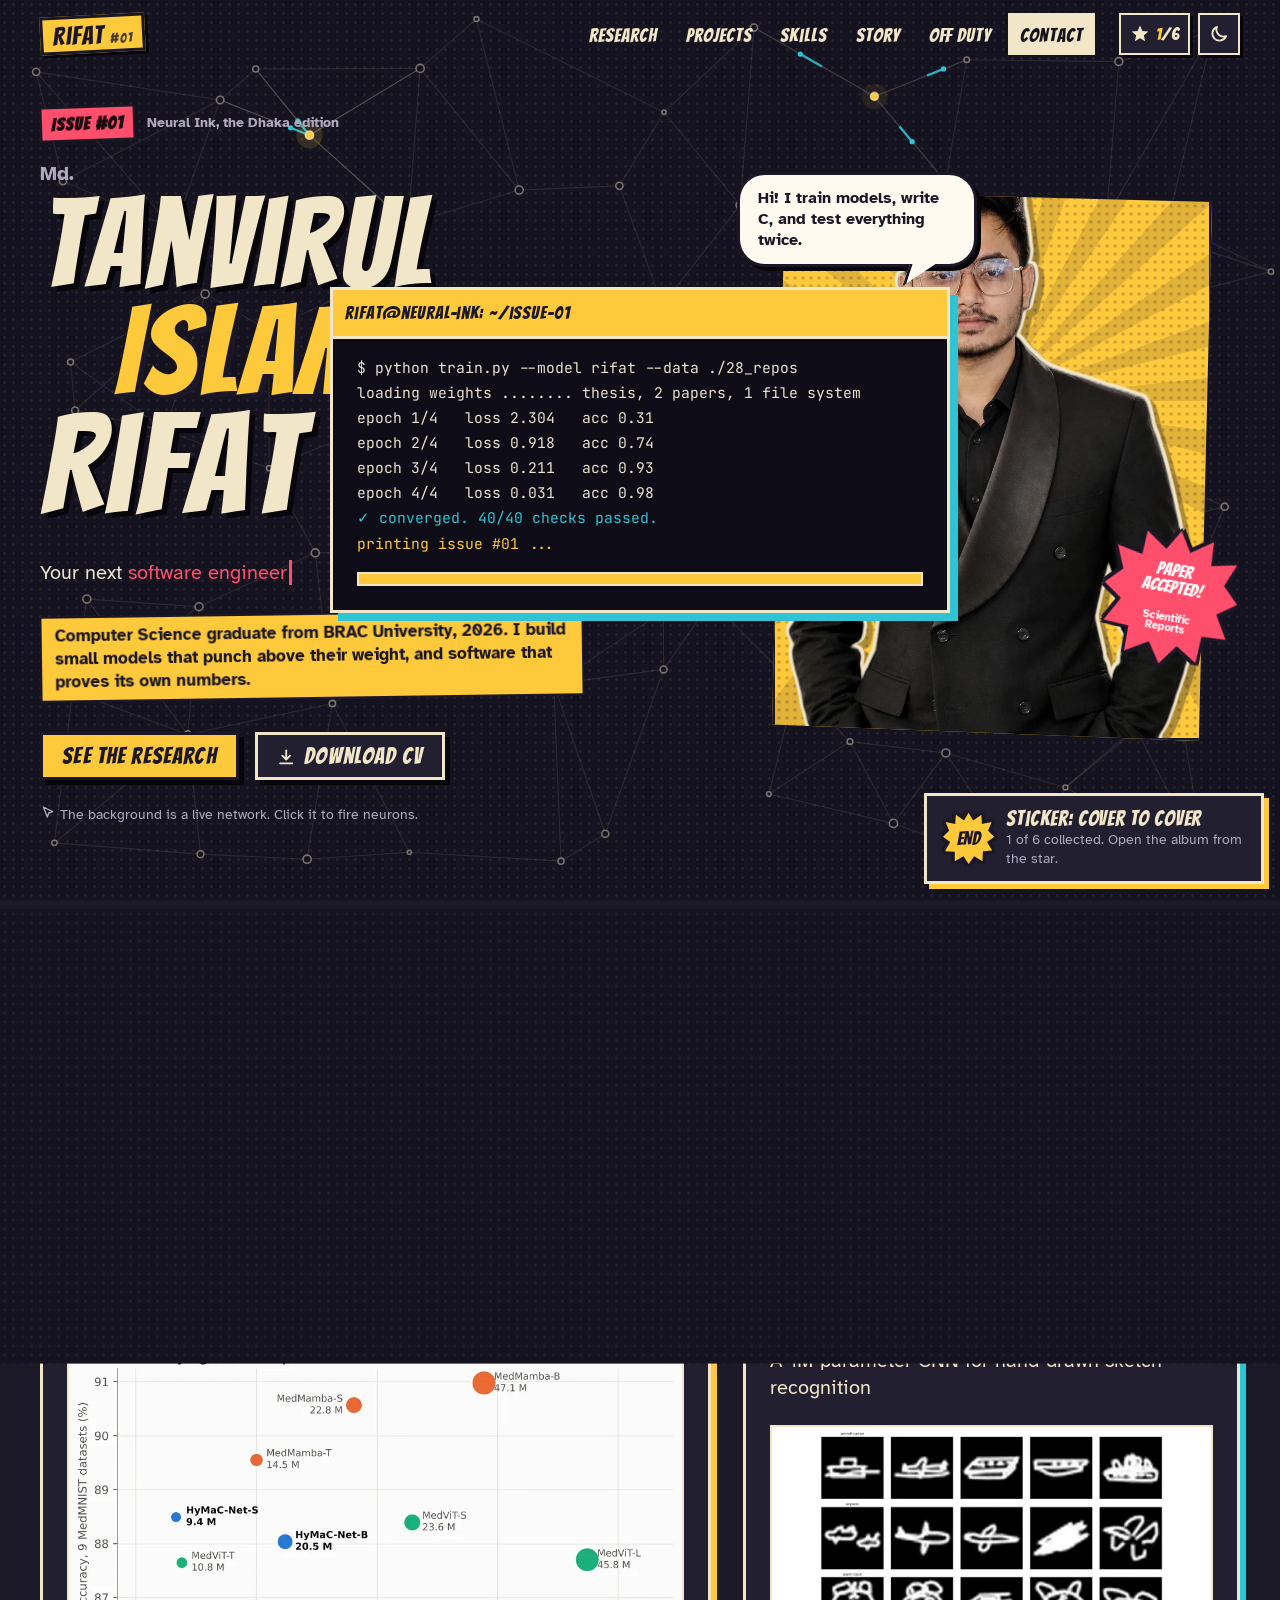
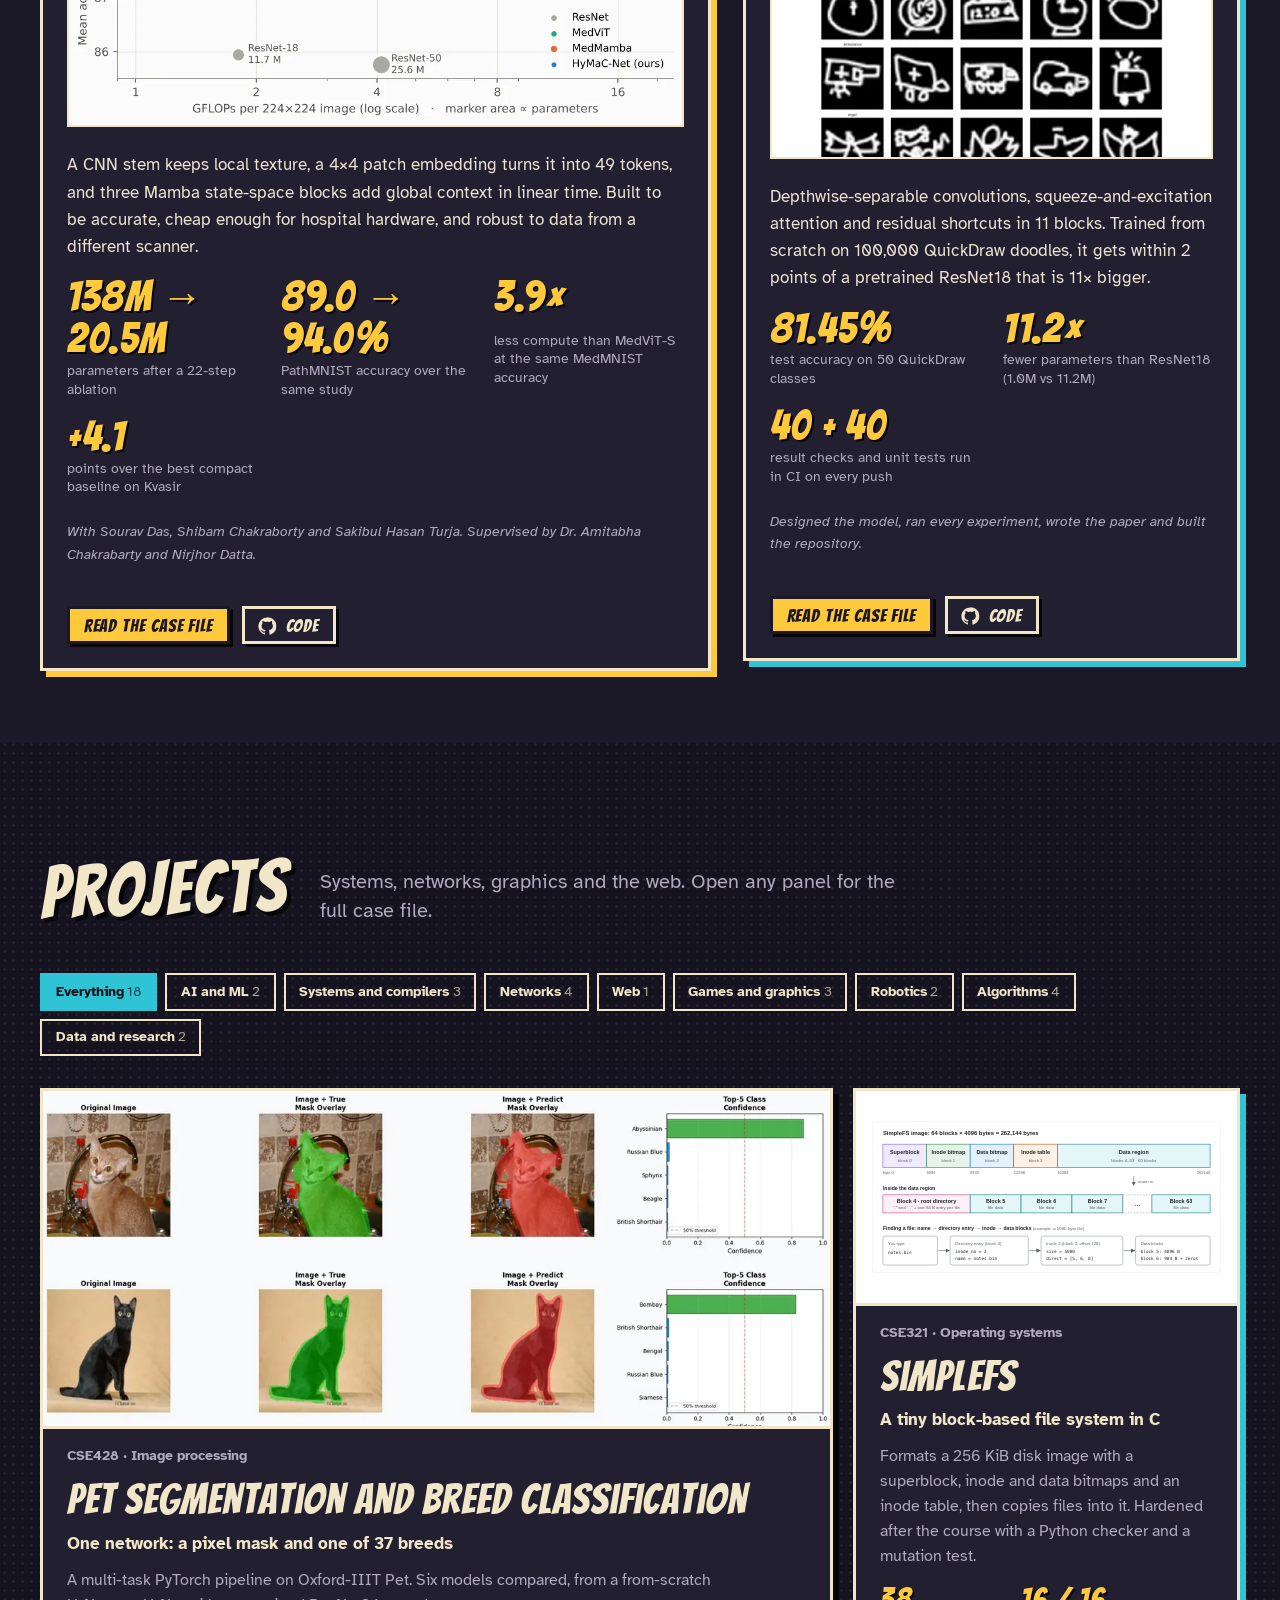
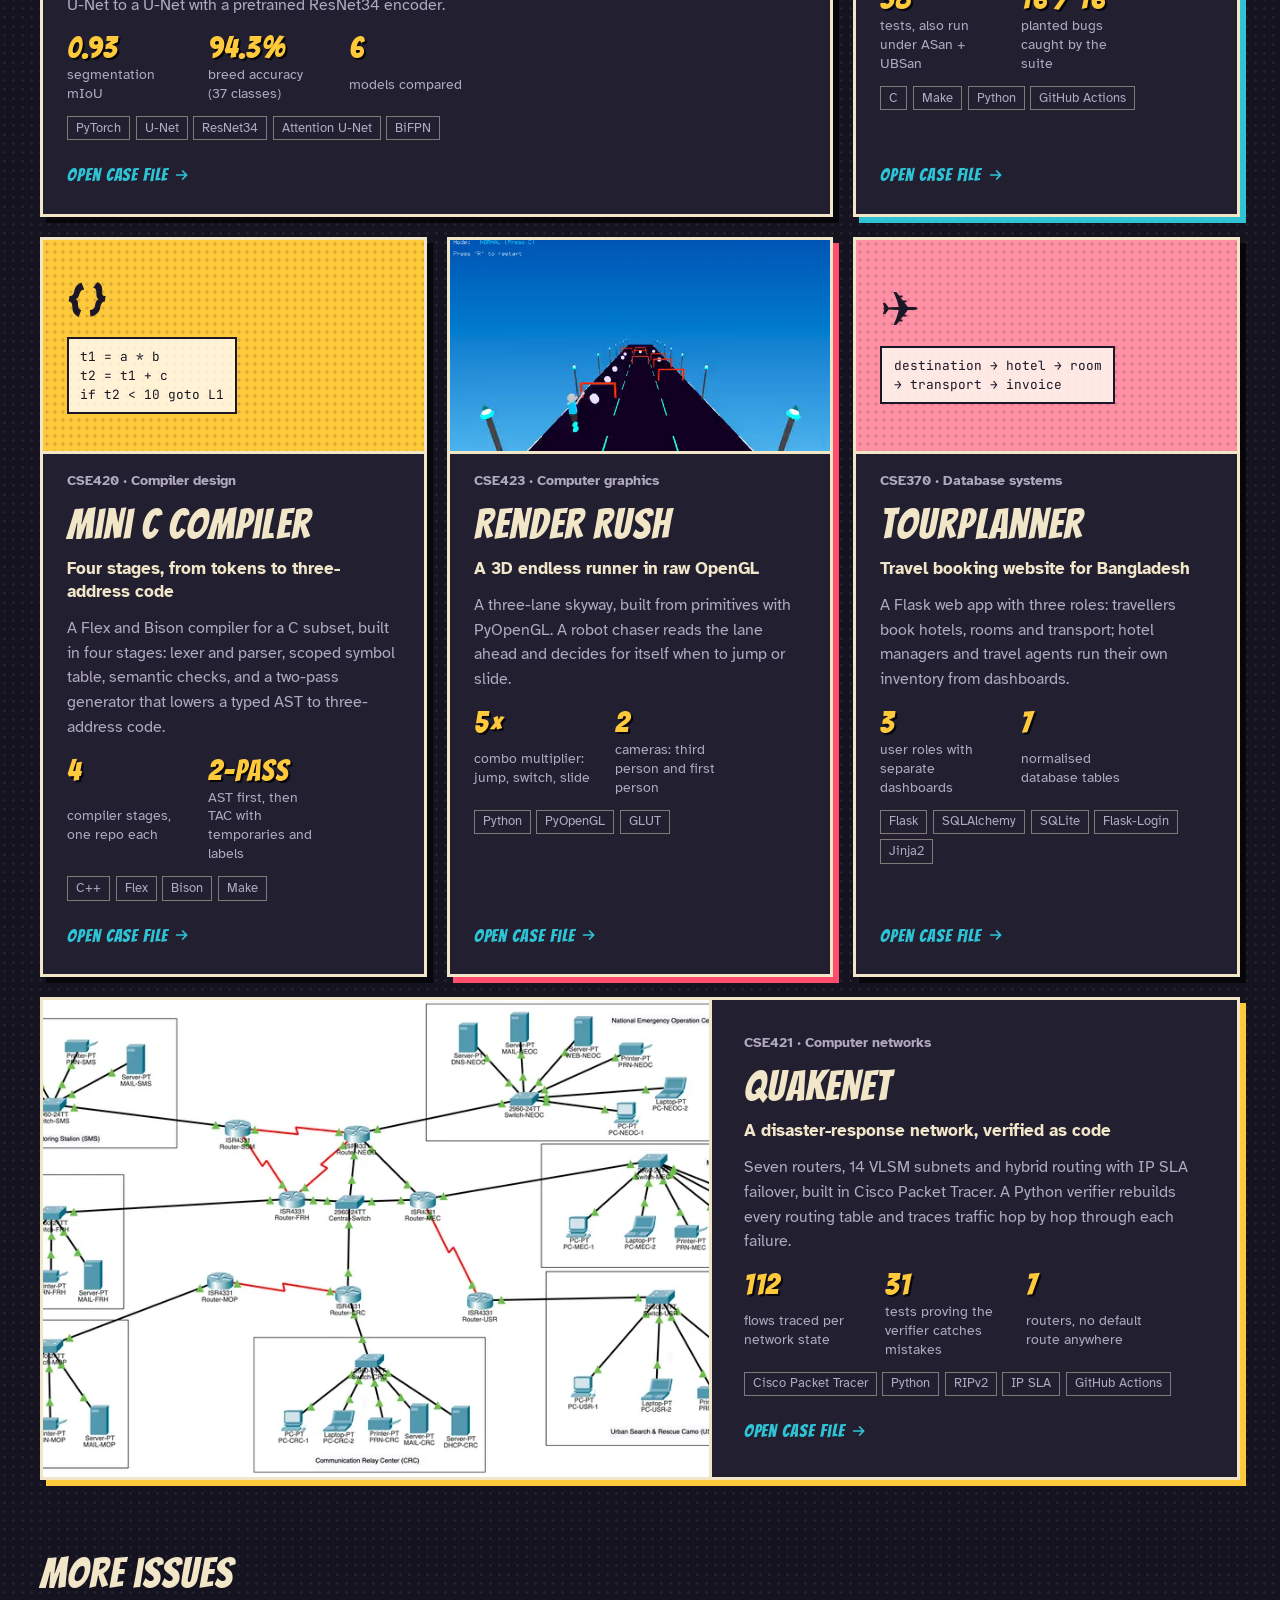
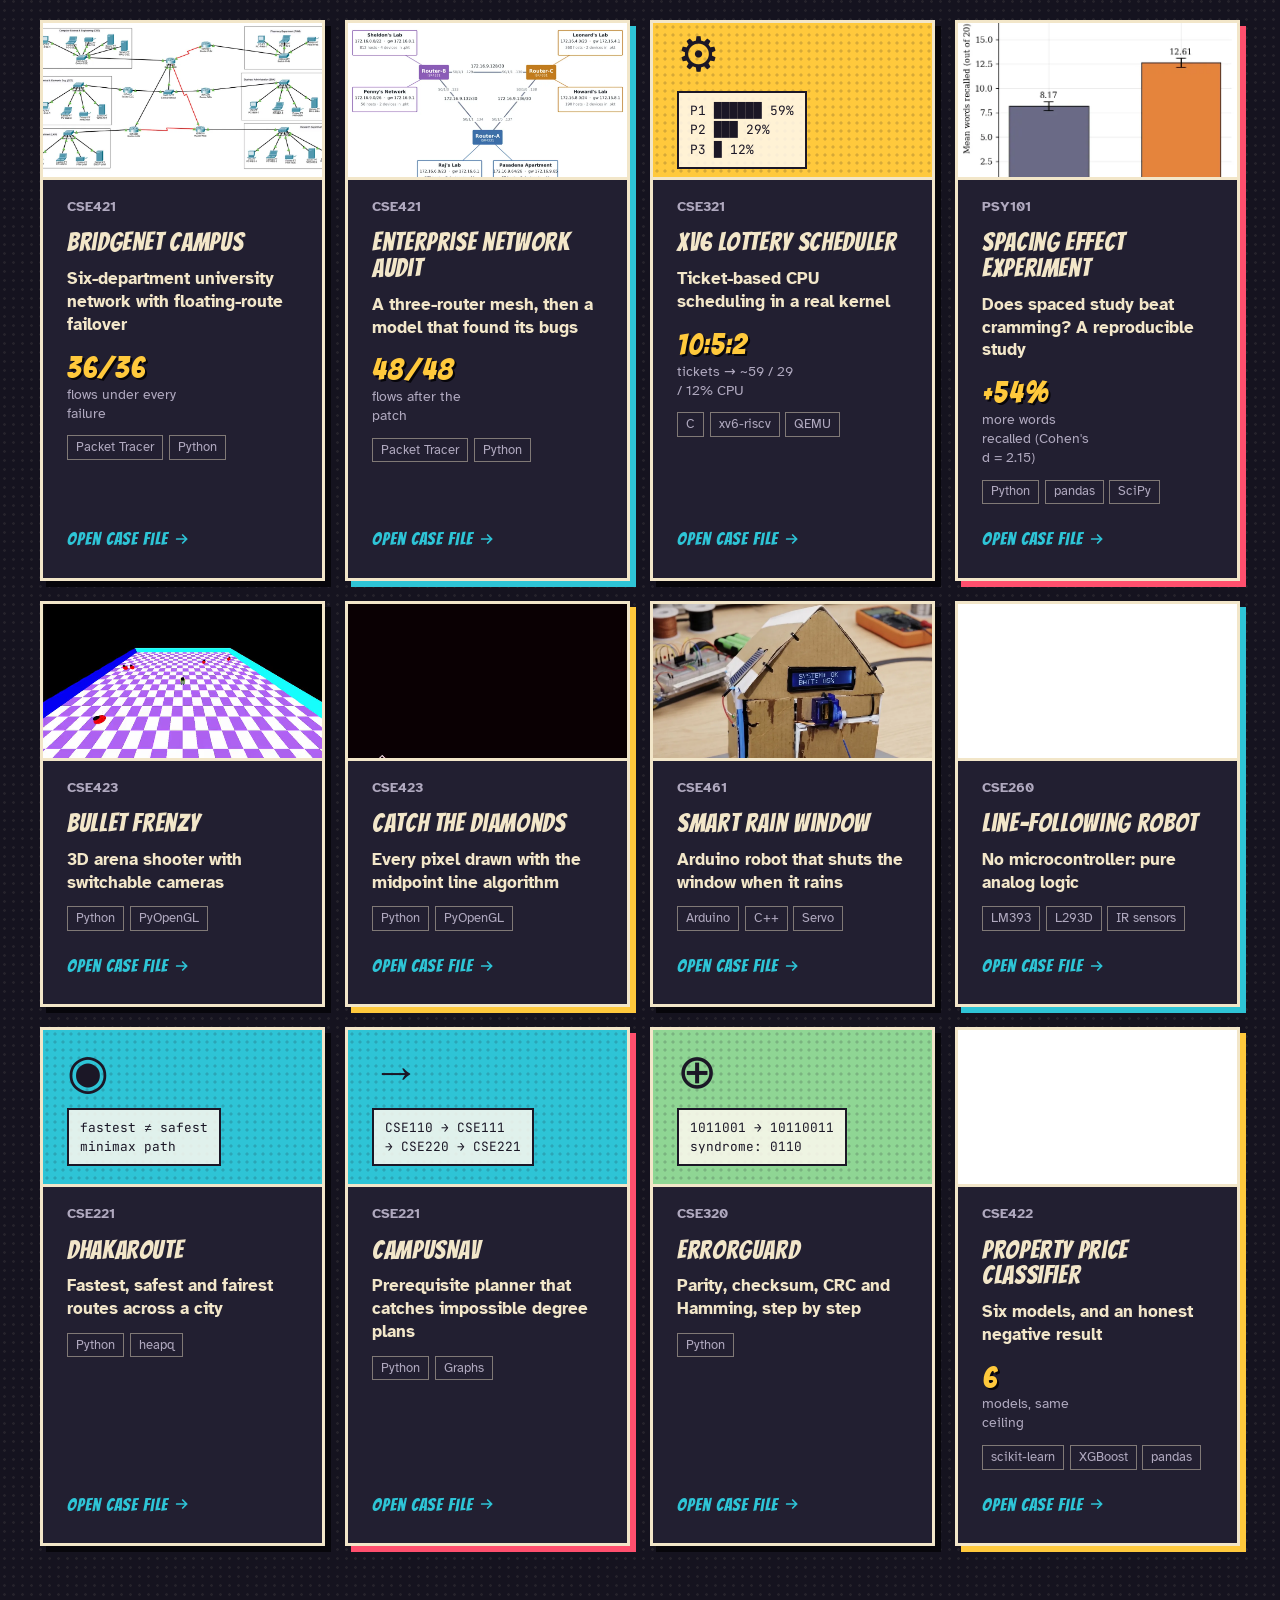
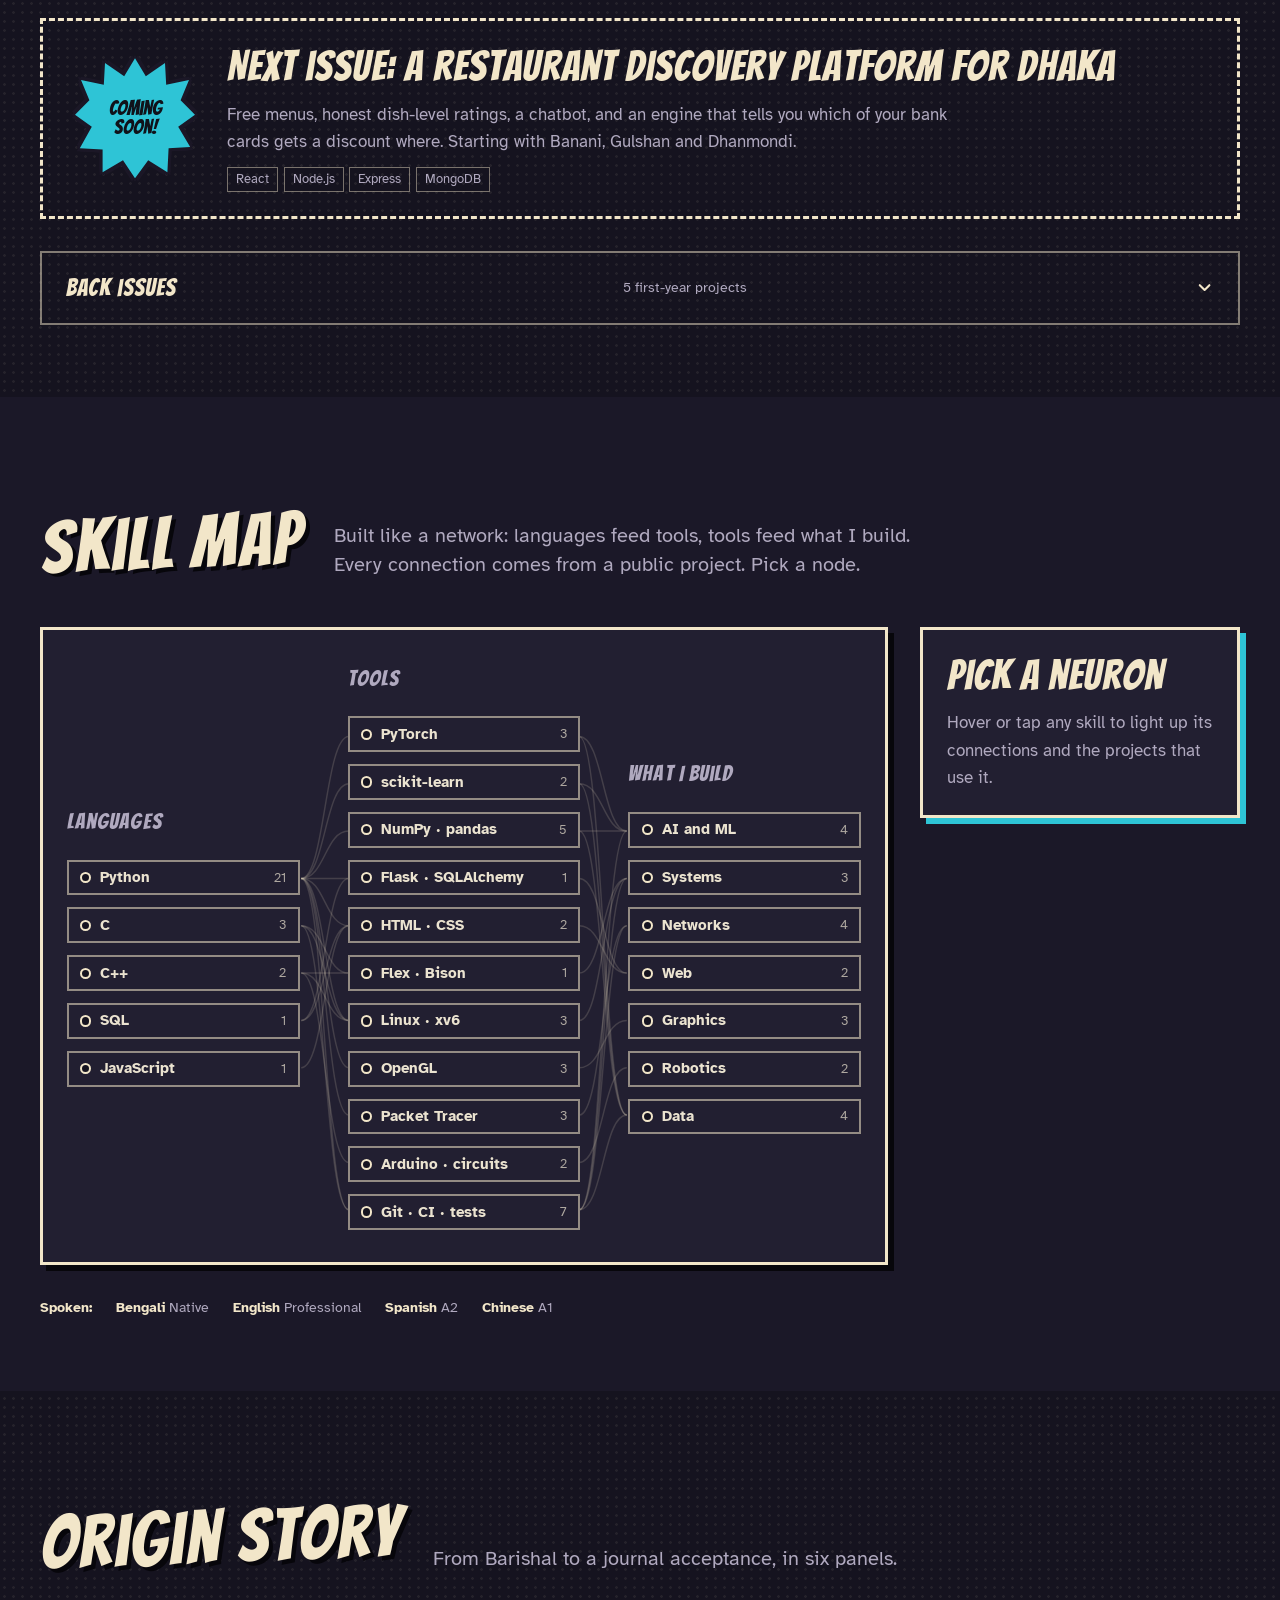
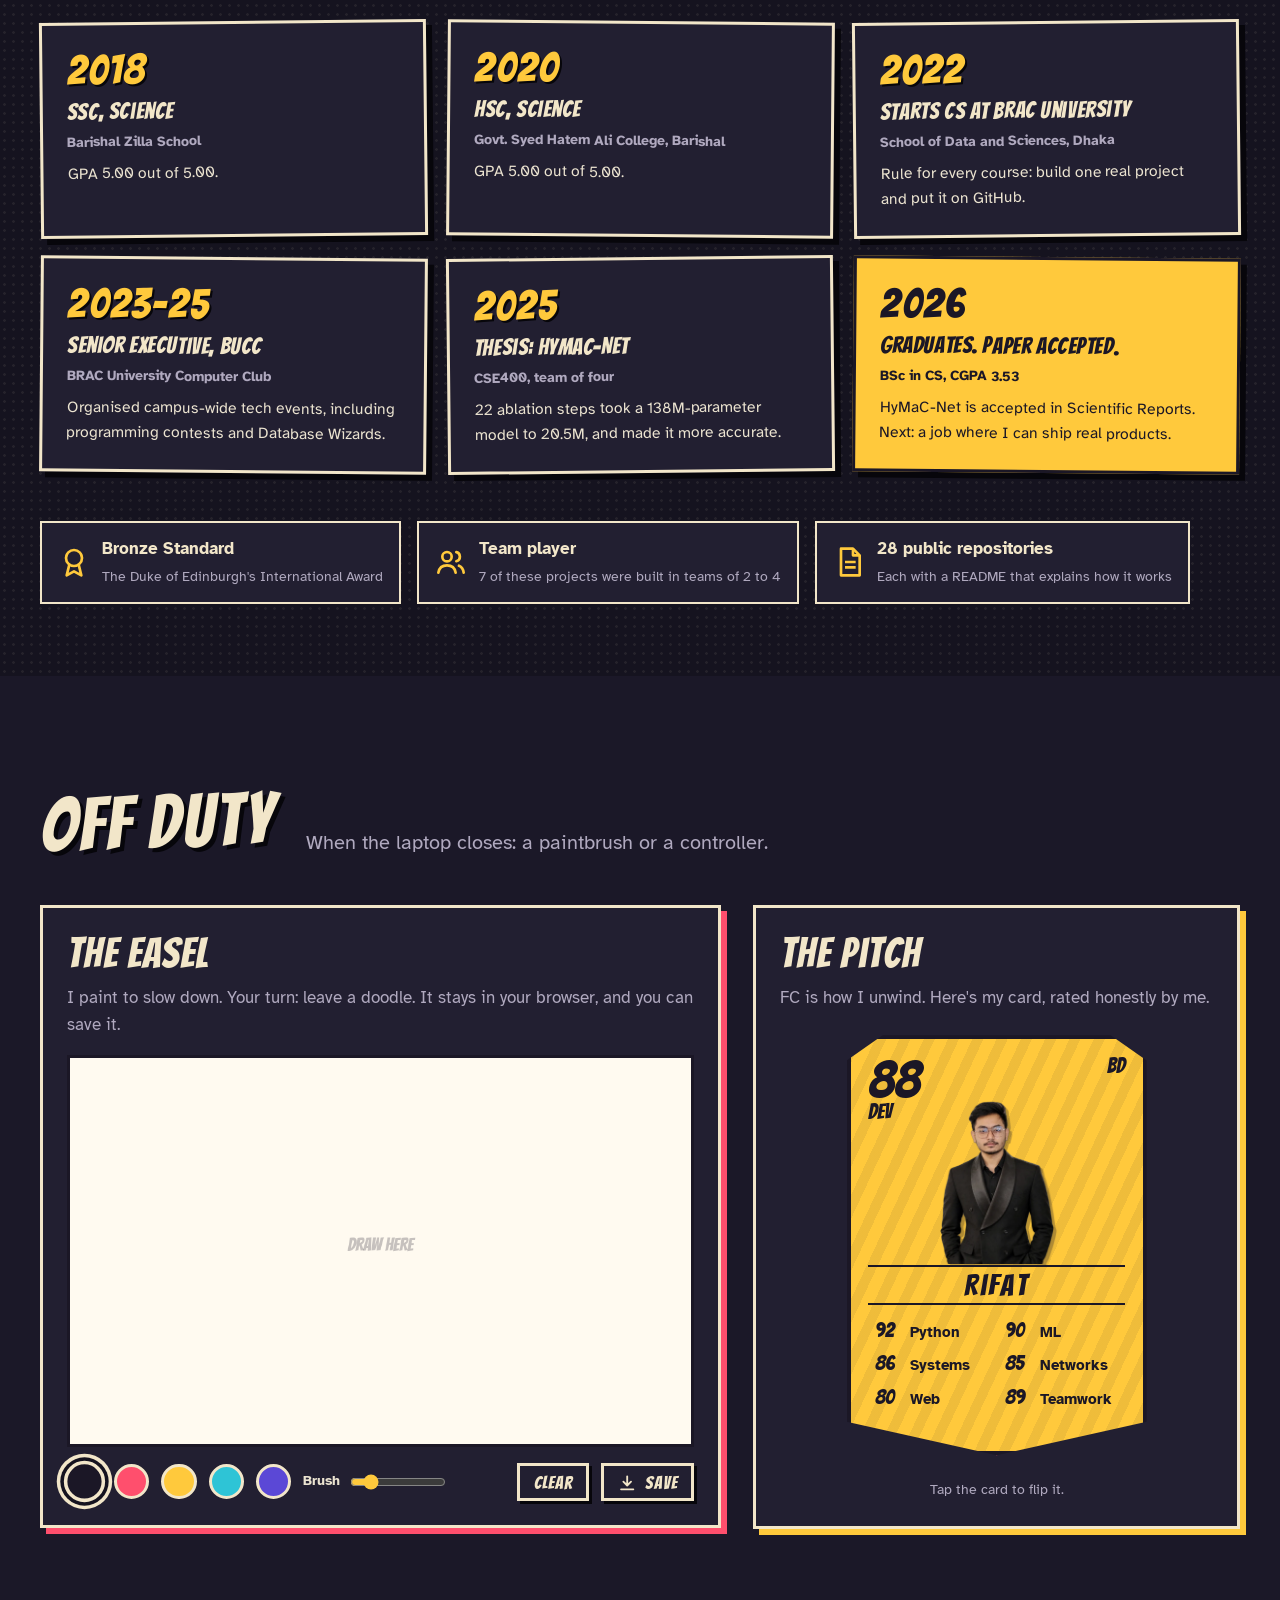
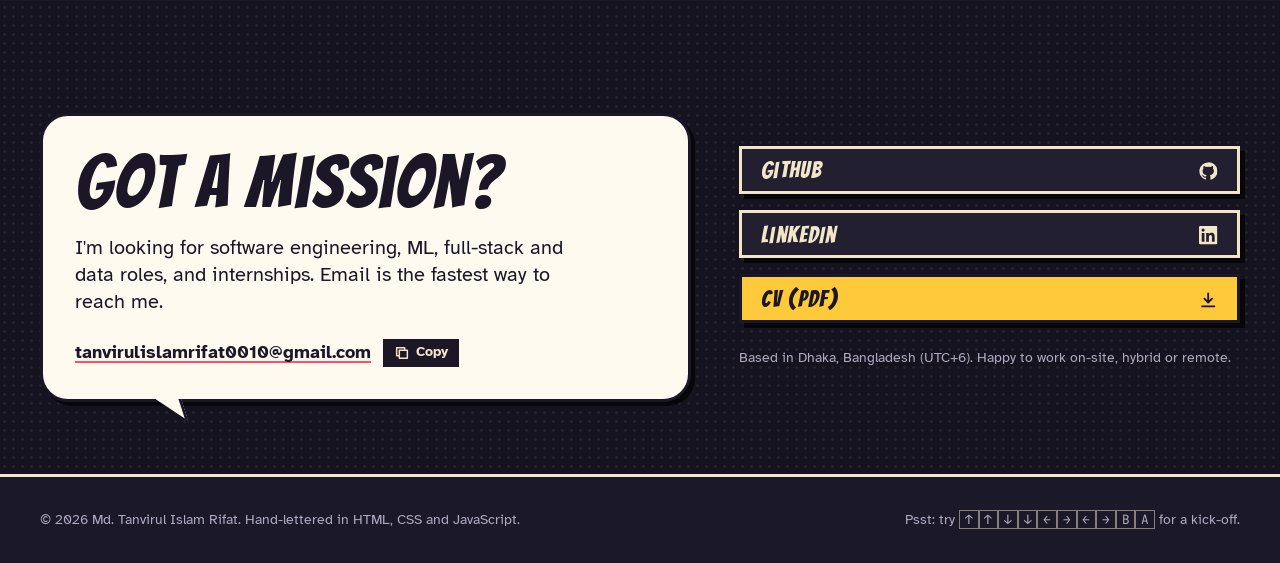
==== index.html @ 2cc170e0 "initial commit" ====
<!doctype html>
<html lang="en" data-theme="dark">
<head>
  <meta charset="utf-8">
  <meta name="viewport" content="width=device-width, initial-scale=1">
  <title>Md. Tanvirul Islam Rifat — Software engineer, AI/ML and systems</title>
  <meta name="description" content="Portfolio of Md. Tanvirul Islam Rifat, BSc Computer Science (BRAC University, 2026). Co-author of HyMaC-Net, accepted in Scientific Reports. Deep learning, systems software in C, networks and full-stack web.">
  <meta name="author" content="Md. Tanvirul Islam Rifat">
  <meta name="theme-color" content="#15131f">
  <link rel="canonical" href="https://tanvirul-islam-rifat.vercel.app/">

  <meta property="og:type" content="website">
  <meta property="og:title" content="Md. Tanvirul Islam Rifat — Neural Ink, issue #01">
  <meta property="og:description" content="Small models that punch above their weight, and software that proves its own numbers. Research, projects and CV.">
  <meta property="og:url" content="https://tanvirul-islam-rifat.vercel.app/">
  <meta property="og:image" content="https://tanvirul-islam-rifat.vercel.app/assets/img/og-image.png">
  <meta property="og:image:width" content="1200">
  <meta property="og:image:height" content="630">
  <meta property="og:image:alt" content="Comic-book cover with Tanvirul Islam Rifat's portrait and the title Neural Ink.">
  <meta name="twitter:card" content="summary_large_image">

  <link rel="icon" href="favicon.svg" type="image/svg+xml">
  <link rel="apple-touch-icon" href="apple-touch-icon.png">
  <link rel="manifest" href="site.webmanifest">

  <link rel="preload" href="assets/fonts/bangers.woff" as="font" type="font/woff" crossorigin>
  <link rel="preload" href="assets/fonts/atkinson-400.woff" as="font" type="font/woff" crossorigin>
  <link rel="preload" href="assets/img/portrait-cutout-800.webp" as="image" type="image/webp" media="(min-width: 600px)">

  <link rel="stylesheet" href="assets/css/tokens.css">
  <link rel="stylesheet" href="assets/css/base.css">
  <link rel="stylesheet" href="assets/css/components.css">
  <link rel="stylesheet" href="assets/css/sections.css">
  <link rel="stylesheet" href="assets/css/effects.css">

  <!-- Runs before paint: picks the saved theme and skips the intro if it was already seen. -->
  <script src="assets/js/theme-init.js"></script>
  <script type="module" src="assets/js/main.js"></script>

  <script type="application/ld+json">
  {
    "@context": "https://schema.org",
    "@type": "Person",
    "name": "Md. Tanvirul Islam Rifat",
    "jobTitle": "Software Engineer",
    "url": "https://tanvirul-islam-rifat.vercel.app/",
    "image": "https://tanvirul-islam-rifat.vercel.app/assets/img/portrait-square.jpg",
    "email": "mailto:tanvirulislamrifat0010@gmail.com",
    "address": { "@type": "PostalAddress", "addressLocality": "Dhaka", "addressCountry": "BD" },
    "alumniOf": { "@type": "CollegeOrUniversity", "name": "BRAC University" },
    "knowsAbout": ["Deep learning", "Medical image classification", "PyTorch", "C", "Operating systems", "Compilers", "Computer networks", "Flask"],
    "sameAs": ["https://github.com/tanvirul-islam-rifat", "https://www.linkedin.com/in/tanvirul-islam-rifat"]
  }
  </script>
</head>

<body>
  <!-- Icon sprite -->
  <svg width="0" height="0" style="position:absolute" aria-hidden="true" focusable="false">
    <defs>
      <symbol id="i-github" viewBox="0 0 24 24"><path fill="currentColor" d="M12 .5a11.5 11.5 0 0 0-3.64 22.41c.58.1.79-.25.79-.56v-2c-3.2.7-3.88-1.37-3.88-1.37-.53-1.33-1.28-1.69-1.28-1.69-1.05-.71.08-.7.08-.7 1.16.08 1.77 1.19 1.77 1.19 1.03 1.77 2.71 1.26 3.37.96.1-.75.4-1.26.73-1.55-2.55-.29-5.24-1.28-5.24-5.69 0-1.26.45-2.28 1.18-3.09-.12-.29-.51-1.46.11-3.04 0 0 .97-.31 3.17 1.18a10.9 10.9 0 0 1 5.77 0c2.2-1.49 3.17-1.18 3.17-1.18.62 1.58.23 2.75.11 3.04.74.81 1.18 1.83 1.18 3.09 0 4.42-2.7 5.39-5.26 5.68.41.36.78 1.06.78 2.14v3.17c0 .31.21.67.8.56A11.5 11.5 0 0 0 12 .5Z"/></symbol>
      <symbol id="i-linkedin" viewBox="0 0 24 24"><path fill="currentColor" d="M20.45 20.45h-3.56v-5.57c0-1.33-.02-3.04-1.85-3.04-1.86 0-2.14 1.45-2.14 2.94v5.67H9.35V9h3.41v1.56h.05c.48-.9 1.64-1.85 3.37-1.85 3.6 0 4.27 2.37 4.27 5.46v6.28ZM5.34 7.43a2.06 2.06 0 1 1 0-4.13 2.06 2.06 0 0 1 0 4.13ZM7.12 20.45H3.56V9h3.56v11.45ZM22.22 0H1.77C.79 0 0 .77 0 1.73v20.54C0 23.23.79 24 1.77 24h20.45c.98 0 1.78-.77 1.78-1.73V1.73C24 .77 23.2 0 22.22 0Z"/></symbol>
      <symbol id="i-mail" viewBox="0 0 24 24"><path fill="none" stroke="currentColor" stroke-width="2.2" stroke-linejoin="round" d="M3 5h18v14H3zM3 6l9 7 9-7"/></symbol>
      <symbol id="i-download" viewBox="0 0 24 24"><path fill="none" stroke="currentColor" stroke-width="2.4" stroke-linecap="round" stroke-linejoin="round" d="M12 3v12m-5-5 5 5 5-5M4 20h16"/></symbol>
      <symbol id="i-arrow" viewBox="0 0 24 24"><path fill="none" stroke="currentColor" stroke-width="2.6" stroke-linecap="round" stroke-linejoin="round" d="M4 12h15m-6-6 6 6-6 6"/></symbol>
      <symbol id="i-x" viewBox="0 0 24 24"><path fill="none" stroke="currentColor" stroke-width="3" stroke-linecap="round" d="M5 5l14 14M19 5 5 19"/></symbol>
      <symbol id="i-copy" viewBox="0 0 24 24"><path fill="none" stroke="currentColor" stroke-width="2.2" stroke-linejoin="round" d="M8 8h12v12H8zM16 8V4H4v12h4"/></symbol>
      <symbol id="i-sun" viewBox="0 0 24 24"><g fill="none" stroke="currentColor" stroke-width="2.2" stroke-linecap="round"><circle cx="12" cy="12" r="4.5"/><path d="M12 1.5v2.5M12 20v2.5M1.5 12H4M20 12h2.5M4.6 4.6l1.8 1.8M17.6 17.6l1.8 1.8M4.6 19.4l1.8-1.8M17.6 6.4l1.8-1.8"/></g></symbol>
      <symbol id="i-moon" viewBox="0 0 24 24"><path fill="none" stroke="currentColor" stroke-width="2.2" stroke-linejoin="round" d="M20.5 14.5A8.5 8.5 0 0 1 9.5 3.5a8.5 8.5 0 1 0 11 11Z"/></symbol>
      <symbol id="i-menu" viewBox="0 0 24 24"><path fill="none" stroke="currentColor" stroke-width="2.6" stroke-linecap="round" d="M3 6h18M3 12h18M3 18h18"/></symbol>
      <symbol id="i-star" viewBox="0 0 24 24"><path fill="currentColor" d="m12 1.8 2.9 6.6 7.1.6-5.4 4.7 1.6 7-6.2-3.7-6.2 3.7 1.6-7L2 9l7.1-.6z"/></symbol>
      <symbol id="i-chevron" viewBox="0 0 24 24"><path fill="none" stroke="currentColor" stroke-width="2.6" stroke-linecap="round" stroke-linejoin="round" d="m6 9 6 6 6-6"/></symbol>
      <symbol id="i-pointer" viewBox="0 0 24 24"><path fill="none" stroke="currentColor" stroke-width="2" stroke-linejoin="round" d="M5 3l14 7-6 2-2 6z"/></symbol>
      <symbol id="i-award" viewBox="0 0 24 24"><g fill="none" stroke="currentColor" stroke-width="2" stroke-linejoin="round"><circle cx="12" cy="9" r="6"/><path d="m8.5 14-2 8 5.5-3 5.5 3-2-8"/></g></symbol>
      <symbol id="i-users" viewBox="0 0 24 24"><g fill="none" stroke="currentColor" stroke-width="2" stroke-linecap="round"><circle cx="9" cy="8" r="3.5"/><path d="M2.5 20c.6-3.5 3.2-5.5 6.5-5.5s5.9 2 6.5 5.5"/><path d="M16 4.6a3.5 3.5 0 0 1 0 6.8M18 14.8c2 .8 3.2 2.6 3.5 5.2"/></g></symbol>
      <symbol id="i-paper" viewBox="0 0 24 24"><g fill="none" stroke="currentColor" stroke-width="2" stroke-linejoin="round"><path d="M6 2h9l5 5v15H6z"/><path d="M15 2v5h5M9 12h8M9 16h8"/></g></symbol>
    </defs>
  </svg>

  <a class="skip-link" href="#main">Skip to content</a>

  <!-- ============ Boot intro ============ -->
  <div class="boot" id="boot" role="status" aria-label="Loading">
    <div class="boot__console" aria-hidden="true">
      <div class="boot__bar">rifat@neural-ink: ~/issue-01</div>
      <pre class="boot__log" id="boot-log"></pre>
      <div class="boot__progress"><span id="boot-bar"></span></div>
    </div>
    <div class="boot__pow" aria-hidden="true"><span class="burst-wrap"><span class="burst">POW!</span></span></div>
    <button class="boot__skip" type="button" id="boot-skip">Skip intro</button>
  </div>

  <!-- ============ Masthead ============ -->
  <header class="masthead" id="masthead">
    <div class="wrap masthead__inner">
      <a class="logo" href="#origin" aria-label="Rifat, back to top">Rifat <small>#01</small></a>

      <nav class="nav" id="nav" aria-label="Main">
        <ul class="nav__list">
          <li><a class="nav__link" href="#research">Research</a></li>
          <li><a class="nav__link" href="#projects">Projects</a></li>
          <li><a class="nav__link" href="#skills">Skills</a></li>
          <li><a class="nav__link" href="#story">Story</a></li>
          <li><a class="nav__link" href="#off-duty">Off duty</a></li>
          <li><a class="nav__link" href="#contact">Contact</a></li>
        </ul>
      </nav>

      <div class="masthead__tools">
        <button class="icon-btn sticker-count" type="button" id="album-open" aria-haspopup="dialog" title="Stickers collected">
          <svg aria-hidden="true"><use href="#i-star"/></svg>
          <span><b id="sticker-n">0</b>/<span id="sticker-total">6</span></span>
          <span class="sr-only">stickers collected, open album</span>
        </button>
        <button class="icon-btn theme-toggle" type="button" id="theme-toggle" aria-pressed="false" title="Switch edition">
          <svg class="icon-moon" aria-hidden="true"><use href="#i-moon"/></svg>
          <svg class="icon-sun" aria-hidden="true"><use href="#i-sun"/></svg>
          <span class="sr-only">Use day edition</span>
        </button>
        <button class="icon-btn menu-btn" type="button" id="menu-btn" aria-expanded="false" aria-controls="nav">
          <svg aria-hidden="true"><use href="#i-menu"/></svg>
          <span class="sr-only">Menu</span>
        </button>
      </div>
    </div>
  </header>

  <main id="main">
    <!-- ============ Cover ============ -->
    <section class="hero" id="origin" aria-labelledby="hero-title">
      <canvas class="hero__net" id="hero-net" aria-hidden="true"></canvas>

      <div class="wrap hero__grid">
        <div class="hero__copy">
          <p class="cover-strip">
            <span class="issue-tag">Issue #01</span>
            <span>Neural Ink, the Dhaka edition</span>
          </p>

          <h1 class="hero__name" id="hero-title">
            <span class="prefix">Md.</span>
            <span class="line line--1">Tanvirul</span>
            <span class="line line--2">Islam</span>
            <span class="line line--3">Rifat</span>
          </h1>

          <p class="hero__say" aria-live="off">
            Your next <span class="typer" id="typer" data-words="software engineer|machine learning engineer|systems programmer|full-stack developer|data scientist">software engineer</span>
          </p>

          <p class="caption hero__caption">
            Computer Science graduate from BRAC University, 2026. I build small models that punch above their weight, and software that proves its own numbers.
          </p>

          <div class="hero__ctas">
            <a class="btn btn--primary" href="#research">See the research</a>
            <a class="btn" href="assets/docs/Tanvirul_Islam_Rifat_CV.pdf" download data-sfx="Yoink!">
              <svg aria-hidden="true"><use href="#i-download"/></svg> Download CV
            </a>
          </div>

          <p class="hero__hint"><svg aria-hidden="true"><use href="#i-pointer"/></svg>The background is a live network. Click it to fire neurons.</p>
        </div>

        <div class="cover-art">
          <p class="bubble bubble--tail-bottom-right cover-art__bubble">Hi! I train models, write C, and test everything twice.</p>
          <div class="cover-art__panel">
            <img
              src="assets/img/portrait-cutout-800.webp"
              srcset="assets/img/portrait-cutout-480.webp 480w, assets/img/portrait-cutout-800.webp 800w"
              sizes="(max-width: 900px) 340px, 440px"
              width="800" height="1129"
              alt="Portrait of Tanvirul Islam Rifat in a black double-breasted suit and glasses."
              fetchpriority="high">
          </div>
          <a class="cover-art__burst burst-wrap" href="#research" aria-label="Paper accepted in Scientific Reports. Jump to research.">
            <span class="burst">Paper accepted!<small>Scientific Reports</small></span>
          </a>
        </div>
      </div>
    </section>

    <!-- ============ Research ============ -->
    <section class="section section--alt" id="research" aria-labelledby="research-title">
      <div class="wrap">
        <header class="section__head">
          <h2 class="section__title" id="research-title"><span>Research</span></h2>
          <p class="section__lede">Two papers about doing more with less compute. In both, every reported number can be re-checked from the repository.</p>
        </header>
        <div class="research" id="research-list">
          <noscript><p>Turn on JavaScript to see the research panels, or browse the code on <a href="https://github.com/tanvirul-islam-rifat">GitHub</a>.</p></noscript>
        </div>
      </div>
    </section>

    <!-- ============ Projects ============ -->
    <section class="section" id="projects" aria-labelledby="projects-title">
      <div class="wrap">
        <header class="section__head">
          <h2 class="section__title" id="projects-title"><span>Projects</span></h2>
          <p class="section__lede">Systems, networks, graphics and the web. Open any panel for the full case file.</p>
        </header>

        <div class="filters" role="group" aria-label="Filter projects">
          <ul class="chips" id="filters"></ul>
        </div>

        <div class="page-grid" id="feature-grid"></div>

        <h3 class="more-head" id="more-head">More issues</h3>
        <div class="more-grid" id="more-grid"></div>
        <p class="sr-only" id="filter-status" aria-live="polite"></p>

        <aside class="next-issue" id="next-issue" aria-label="Work in progress"></aside>

        <details class="back-issues" id="back-issues">
          <summary>Back issues <span id="back-issues-count">First-year coursework</span><svg aria-hidden="true"><use href="#i-chevron"/></svg></summary>
          <ul id="back-list"></ul>
        </details>
      </div>
    </section>

    <!-- ============ Skills ============ -->
    <section class="section section--alt" id="skills" aria-labelledby="skills-title">
      <div class="wrap">
        <header class="section__head">
          <h2 class="section__title" id="skills-title"><span>Skill map</span></h2>
          <p class="section__lede">Built like a network: languages feed tools, tools feed what I build. Every connection comes from a public project. Pick a node.</p>
        </header>

        <div class="skillmap">
          <div class="net panel" id="net">
            <svg class="net__edges" id="net-edges" aria-hidden="true"></svg>
            <div class="net__layers" id="net-layers"></div>
          </div>
          <aside class="readout panel panel--pop-cyan" id="readout" aria-live="polite">
            <h3 class="readout__title">Pick a neuron</h3>
            <p>Hover or tap any skill to light up its connections and the projects that use it.</p>
          </aside>
        </div>

        <ul class="spoken" id="spoken" aria-label="Spoken languages"></ul>
      </div>
    </section>

    <!-- ============ Story ============ -->
    <section class="section" id="story" aria-labelledby="story-title">
      <div class="wrap">
        <header class="section__head">
          <h2 class="section__title" id="story-title"><span>Origin story</span></h2>
          <p class="section__lede">From Barishal to a journal acceptance, in six panels.</p>
        </header>

        <ol class="strip">
          <li class="strip__panel panel">
            <span class="strip__when">2018</span>
            <h3>SSC, Science</h3>
            <span class="strip__where">Barishal Zilla School</span>
            <p>GPA 5.00 out of 5.00.</p>
          </li>
          <li class="strip__panel panel">
            <span class="strip__when">2020</span>
            <h3>HSC, Science</h3>
            <span class="strip__where">Govt. Syed Hatem Ali College, Barishal</span>
            <p>GPA 5.00 out of 5.00.</p>
          </li>
          <li class="strip__panel panel">
            <span class="strip__when">2022</span>
            <h3>Starts CS at BRAC University</h3>
            <span class="strip__where">School of Data and Sciences, Dhaka</span>
            <p>Rule for every course: build one real project and put it on GitHub.</p>
          </li>
          <li class="strip__panel panel">
            <span class="strip__when">2023–25</span>
            <h3>Senior Executive, BUCC</h3>
            <span class="strip__where">BRAC University Computer Club</span>
            <p>Organised campus-wide tech events, including programming contests and Database Wizards.</p>
          </li>
          <li class="strip__panel panel">
            <span class="strip__when">2025</span>
            <h3>Thesis: HyMaC-Net</h3>
            <span class="strip__where">CSE400, team of four</span>
            <p>22 ablation steps took a 138M-parameter model to 20.5M, and made it more accurate.</p>
          </li>
          <li class="strip__panel panel strip__panel--highlight">
            <span class="strip__when">2026</span>
            <h3>Graduates. Paper accepted.</h3>
            <span class="strip__where">BSc in CS, CGPA 3.53</span>
            <p>HyMaC-Net is accepted in Scientific Reports. Next: a job where I can ship real products.</p>
          </li>
        </ol>

        <div class="badges">
          <div class="badge">
            <svg aria-hidden="true"><use href="#i-award"/></svg>
            <div><b>Bronze Standard</b><span>The Duke of Edinburgh's International Award</span></div>
          </div>
          <div class="badge">
            <svg aria-hidden="true"><use href="#i-users"/></svg>
            <div><b>Team player</b><span>7 of these projects were built in teams of 2 to 4</span></div>
          </div>
          <div class="badge">
            <svg aria-hidden="true"><use href="#i-paper"/></svg>
            <div><b>28 public repositories</b><span>Each with a README that explains how it works</span></div>
          </div>
        </div>
      </div>
    </section>

    <!-- ============ Off duty ============ -->
    <section class="section section--alt" id="off-duty" aria-labelledby="off-title">
      <div class="wrap">
        <header class="section__head">
          <h2 class="section__title" id="off-title"><span>Off duty</span></h2>
          <p class="section__lede">When the laptop closes: a paintbrush or a controller.</p>
        </header>

        <div class="offduty">
          <div class="easel panel panel--pop-red">
            <h3>The easel</h3>
            <p>I paint to slow down. Your turn: leave a doodle. It stays in your browser, and you can save it.</p>
            <canvas class="easel__canvas" id="easel" width="960" height="600" aria-label="Drawing canvas. Draw with a mouse, finger or pen."></canvas>
            <div class="easel__tools" role="group" aria-label="Brush">
              <button class="swatch" type="button" style="--swatch:#1b1726" data-color="#1b1726" aria-pressed="true"><span class="sr-only">Ink</span></button>
              <button class="swatch" type="button" style="--swatch:#ff4f6d" data-color="#ff4f6d" aria-pressed="false"><span class="sr-only">Red</span></button>
              <button class="swatch" type="button" style="--swatch:#ffc93c" data-color="#ffc93c" aria-pressed="false"><span class="sr-only">Yellow</span></button>
              <button class="swatch" type="button" style="--swatch:#2ec4d6" data-color="#2ec4d6" aria-pressed="false"><span class="sr-only">Cyan</span></button>
              <button class="swatch" type="button" style="--swatch:#5b48d6" data-color="#5b48d6" aria-pressed="false"><span class="sr-only">Violet</span></button>
              <label class="easel__size">Brush <input type="range" id="brush" min="2" max="40" value="8"></label>
              <span class="spacer"></span>
              <button class="btn btn--small" type="button" id="easel-clear">Clear</button>
              <button class="btn btn--small" type="button" id="easel-save"><svg aria-hidden="true"><use href="#i-download"/></svg> Save</button>
            </div>
          </div>

          <div class="pitch panel panel--pop-yellow">
            <h3>The pitch</h3>
            <p>FC is how I unwind. Here's my card, rated honestly by me.</p>
            <div class="card3d">
              <button class="card3d__flip" type="button" id="player-card" aria-pressed="false" aria-label="Player card. Flip to read the back.">
                <span class="card3d__face card3d__face--front" aria-hidden="false">
                  <span class="pc-top">
                    <span class="pc-rating">88<small>DEV</small></span>
                    <span class="pc-rating" aria-hidden="true"><small>BD</small></span>
                  </span>
                  <img class="pc-photo" src="assets/img/portrait-cutout-480.webp" width="480" height="677" alt="" loading="lazy">
                  <span class="pc-name">Rifat</span>
                  <span class="pc-stats">
                    <span><b>92</b> Python</span>
                    <span><b>90</b> ML</span>
                    <span><b>86</b> Systems</span>
                    <span><b>85</b> Networks</span>
                    <span><b>80</b> Web</span>
                    <span><b>89</b> Teamwork</span>
                  </span>
                </span>
                <span class="card3d__face card3d__face--back">
                  <span class="pc-back-title">Playing style</span>
                  <span class="pc-back-text">Reads the space before moving. Prefers the simple pass that works over the trick shot that might.</span>
                  <span class="pc-back-text">Same rule in code: keep it small, test it, then ship it.</span>
                </span>
              </button>
            </div>
            <p class="card-hint">Tap the card to flip it.</p>
          </div>
        </div>
      </div>
    </section>

    <!-- ============ Contact ============ -->
    <section class="section" id="contact" aria-labelledby="contact-title">
      <div class="wrap contact">
        <div class="bubble bubble--tail-bottom-left contact__bubble">
          <h2 id="contact-title">Got a mission?</h2>
          <p>I'm looking for software engineering, ML, full-stack and data roles, and internships. Email is the fastest way to reach me.</p>
          <div class="mailbox">
            <a href="mailto:tanvirulislamrifat0010@gmail.com" id="email-link">tanvirulislamrifat0010@gmail.com</a>
            <button class="copy-btn" type="button" id="copy-email" data-email="tanvirulislamrifat0010@gmail.com">
              <svg aria-hidden="true"><use href="#i-copy"/></svg><span>Copy</span>
            </button>
          </div>
        </div>

        <div>
          <ul class="contact__links">
            <li><a class="btn" href="https://github.com/tanvirul-islam-rifat" rel="me noopener" target="_blank">GitHub <svg aria-hidden="true"><use href="#i-github"/></svg></a></li>
            <li><a class="btn" href="https://www.linkedin.com/in/tanvirul-islam-rifat" rel="me noopener" target="_blank">LinkedIn <svg aria-hidden="true"><use href="#i-linkedin"/></svg></a></li>
            <li><a class="btn btn--primary" href="assets/docs/Tanvirul_Islam_Rifat_CV.pdf" download data-sfx="Yoink!">CV (PDF) <svg aria-hidden="true"><use href="#i-download"/></svg></a></li>
          </ul>
          <p class="contact__where">Based in Dhaka, Bangladesh (UTC+6). Happy to work on-site, hybrid or remote.</p>
        </div>
      </div>
    </section>
  </main>

  <footer class="footer">
    <div class="wrap footer__inner">
      <p>© <span id="year">2026</span> Md. Tanvirul Islam Rifat. Hand-lettered in HTML, CSS and JavaScript.</p>
      <p>Psst: try <kbd>↑</kbd><kbd>↑</kbd><kbd>↓</kbd><kbd>↓</kbd><kbd>←</kbd><kbd>→</kbd><kbd>←</kbd><kbd>→</kbd><kbd>B</kbd><kbd>A</kbd> for a kick-off.</p>
    </div>
  </footer>

  <!-- Case file dialog -->
  <dialog class="casefile" id="casefile" aria-labelledby="casefile-title">
    <div class="casefile__bar">
      <span id="casefile-label">Case file</span>
      <button class="casefile__close" type="button" id="casefile-close"><svg aria-hidden="true"><use href="#i-x"/></svg><span class="sr-only">Close</span></button>
    </div>
    <div class="casefile__body" id="casefile-body"></div>
  </dialog>

  <!-- Sticker album -->
  <dialog class="album" id="album" aria-labelledby="album-title">
    <div class="casefile__bar">
      <span id="album-title">Sticker album</span>
      <button class="casefile__close" type="button" id="album-close"><svg aria-hidden="true"><use href="#i-x"/></svg><span class="sr-only">Close</span></button>
    </div>
    <div class="album__body">
      <p>Hidden around the site are six stickers. Here's what you've found so far.</p>
      <ul class="album__grid" id="album-grid"></ul>
    </div>
  </dialog>

  <div class="toasts" id="toasts" aria-live="polite"></div>
</body>
</html>
---- assets/css/tokens.css ----
/* ==========================================================
   Neural Ink — design tokens
   Night edition is the default. Day edition = newsprint.
   ========================================================== */

@font-face {
  font-family: "Bangers";
  src: url("../fonts/bangers.woff") format("woff");
  font-weight: 400;
  font-display: swap;
}
@font-face {
  font-family: "Atkinson";
  src: url("../fonts/atkinson-400.woff") format("woff");
  font-weight: 400;
  font-display: swap;
}
@font-face {
  font-family: "Atkinson";
  src: url("../fonts/atkinson-400-italic.woff") format("woff");
  font-weight: 400;
  font-style: italic;
  font-display: swap;
}
@font-face {
  font-family: "Atkinson";
  src: url("../fonts/atkinson-700.woff") format("woff");
  font-weight: 700;
  font-display: swap;
}
@font-face {
  font-family: "JetBrains Mono";
  src: url("../fonts/jetbrains-mono-400.woff") format("woff");
  font-weight: 400;
  font-display: swap;
}

:root {
  /* type */
  --font-display: "Bangers", "Impact", "Arial Narrow Bold", sans-serif;
  --font-body: "Atkinson", "Segoe UI", system-ui, sans-serif;
  --font-mono: "JetBrains Mono", ui-monospace, "SFMono-Regular", Consolas, monospace;

  --step--1: 0.875rem;
  --step-0: 1.0625rem;
  --step-1: 1.25rem;
  --step-2: 1.6rem;
  --step-3: clamp(2rem, 4vw, 2.6rem);
  --step-4: clamp(2.6rem, 6.5vw, 4.6rem);
  --step-5: clamp(3.4rem, 10vw, 7.8rem);

  /* space */
  --s-1: 0.25rem;
  --s-2: 0.5rem;
  --s-3: 0.75rem;
  --s-4: 1rem;
  --s-5: 1.5rem;
  --s-6: 2rem;
  --s-7: 3rem;
  --s-8: 4.5rem;
  --s-9: 7rem;

  --gutter: clamp(1rem, 4vw, 2.5rem);
  --max: 1200px;
  --measure: 66ch;

  /* comic geometry */
  --line-w: 3px;
  --offset: 6px;
  --radius-bubble: 28px;

  /* fixed process colours (the same in both editions) */
  --ink-dark: #1b1726;
  --cream: #f2e6c9;

  --ease-pop: cubic-bezier(0.34, 1.56, 0.64, 1);
  --ease-out: cubic-bezier(0.22, 1, 0.36, 1);
}

/* ---------- Night edition (default) ---------- */
:root,
[data-theme="dark"] {
  color-scheme: dark;
  --bg: #15131f;
  --bg-2: #1b1828;
  --panel: #221f31;
  --panel-2: #2a2640;
  --line: #f2e6c9;
  --text: #ebe3d0;
  --muted: #b0a9bf;
  --shadow: #07060b;
  --dot: rgba(242, 230, 201, 0.07);

  --yellow: #ffc93c;
  --cyan: #2ec4d6;
  --red: #ff4f6d;
  --violet: #8f7cff;

  --on-yellow: #1b1726;
  --on-cyan: #10121a;
  --on-red: #1b0b10;

  --focus: #2ec4d6;
  --net-node: 242, 230, 201;
  --net-fire: 255, 201, 60;
  --net-signal: 46, 196, 214;
}

/* ---------- Day edition (newsprint) ---------- */
[data-theme="light"] {
  color-scheme: light;
  --bg: #f5ecd7;
  --bg-2: #efe3c6;
  --panel: #fffbf0;
  --panel-2: #f8efdb;
  --line: #1b1726;
  --text: #1f1b2b;
  --muted: #554e63;
  --shadow: #1b1726;
  --dot: rgba(27, 23, 38, 0.09);

  --yellow: #ffc23a;
  --cyan: #0b8fa1;
  --red: #dd2c4e;
  --violet: #5b48d6;

  --on-yellow: #1b1726;
  --on-cyan: #ffffff;
  --on-red: #ffffff;

  --focus: #0b8fa1;
  --net-node: 27, 23, 38;
  --net-fire: 221, 44, 78;
  --net-signal: 11, 143, 161;
}
---- assets/css/base.css ----
/* ==========================================================
   Base: reset, page, type, layout primitives
   ========================================================== */

*,
*::before,
*::after {
  box-sizing: border-box;
}

html {
  -webkit-text-size-adjust: 100%;
  text-size-adjust: 100%;
  scroll-behavior: smooth;
  scroll-padding-top: 5rem;
}

body {
  margin: 0;
  min-height: 100vh;
  background-color: var(--bg);
  background-image: radial-gradient(var(--dot) 1.1px, transparent 1.6px);
  background-size: 9px 9px;
  color: var(--text);
  font-family: var(--font-body);
  font-size: var(--step-0);
  line-height: 1.6;
  overflow-x: hidden;
  transition: background-color 0.35s ease, color 0.35s ease;
}

body.is-locked {
  overflow: hidden;
}

img,
video,
svg,
canvas {
  display: block;
  max-width: 100%;
}

img,
video {
  height: auto;
}

button,
input,
select {
  font: inherit;
  color: inherit;
}

button {
  cursor: pointer;
}

h1,
h2,
h3,
h4 {
  margin: 0;
  font-family: var(--font-display);
  font-weight: 400;
  letter-spacing: 0.025em;
  line-height: 0.95;
  color: var(--line);
}

h3 {
  font-size: var(--step-2);
  line-height: 1.05;
}

p {
  margin: 0 0 var(--s-4);
  max-width: var(--measure);
}

p:last-child {
  margin-bottom: 0;
}

a {
  color: inherit;
  text-decoration-thickness: 2px;
  text-underline-offset: 3px;
  text-decoration-color: var(--cyan);
}

a:hover {
  text-decoration-color: var(--yellow);
}

strong {
  color: var(--line);
}

ul {
  margin: 0;
  padding: 0;
}

:focus-visible {
  outline: 3px solid var(--focus);
  outline-offset: 3px;
}

::selection {
  background: var(--yellow);
  color: var(--ink-dark);
}

.sr-only {
  position: absolute !important;
  width: 1px;
  height: 1px;
  padding: 0;
  margin: -1px;
  overflow: hidden;
  clip: rect(0 0 0 0);
  white-space: nowrap;
  border: 0;
}

.skip-link {
  position: fixed;
  top: var(--s-3);
  left: var(--s-3);
  z-index: 200;
  padding: var(--s-2) var(--s-4);
  background: var(--yellow);
  color: var(--on-yellow);
  border: var(--line-w) solid var(--ink-dark);
  font-weight: 700;
  transform: translateY(-200%);
}

.skip-link:focus {
  transform: none;
}

/* ---------- layout primitives ---------- */

.wrap {
  width: min(100% - 2 * var(--gutter), var(--max));
  margin-inline: auto;
}

.section {
  position: relative;
  padding-block: var(--s-9) var(--s-8);
}

.section--alt {
  background-color: var(--bg-2);
}

.section__head {
  display: grid;
  grid-template-columns: auto 1fr;
  align-items: end;
  gap: var(--s-3) var(--s-6);
  margin-bottom: var(--s-7);
}

.section__title {
  font-size: var(--step-4);
  text-shadow: 4px 4px 0 var(--shadow);
}

.section__title span {
  display: inline-block;
  transform: rotate(-2deg);
}

.section__lede {
  max-width: 46ch;
  margin: 0;
  color: var(--muted);
  font-size: var(--step-1);
  line-height: 1.45;
}

@media (max-width: 720px) {
  .section {
    padding-block: var(--s-8) var(--s-7);
  }

  .section__head {
    grid-template-columns: 1fr;
    margin-bottom: var(--s-6);
  }
}

/* ---------- reduced motion ---------- */

@media (prefers-reduced-motion: reduce) {
  html {
    scroll-behavior: auto;
  }

  *,
  *::before,
  *::after {
    animation-duration: 0.001ms !important;
    animation-iteration-count: 1 !important;
    transition-duration: 0.001ms !important;
  }
}
---- assets/css/components.css ----
/* ==========================================================
   Components: header, buttons, panels, comic devices,
   dialog, toasts, footer
   ========================================================== */

/* ---------- Header / masthead ---------- */

.masthead {
  position: fixed;
  inset: 0 0 auto;
  z-index: 50;
  transition: background-color 0.3s ease, box-shadow 0.3s ease, transform 0.35s var(--ease-out);
}

.masthead.is-solid {
  background-color: color-mix(in srgb, var(--bg) 92%, transparent);
  box-shadow: 0 var(--line-w) 0 var(--line);
  backdrop-filter: blur(6px);
}

.masthead__inner {
  display: flex;
  align-items: center;
  gap: var(--s-5);
  height: 4.25rem;
}

.logo {
  display: inline-flex;
  align-items: baseline;
  gap: 0.35rem;
  padding: 0.2rem 0.6rem 0.05rem;
  background: var(--yellow);
  color: var(--on-yellow);
  border: var(--line-w) solid var(--ink-dark);
  box-shadow: 3px 3px 0 var(--shadow);
  font-family: var(--font-display);
  font-size: 1.6rem;
  letter-spacing: 0.04em;
  line-height: 1.1;
  text-decoration: none;
  transform: rotate(-3deg);
  transition: transform 0.25s var(--ease-pop);
}

.logo:hover {
  transform: rotate(0) scale(1.05);
}

.logo small {
  font-size: 0.85rem;
  opacity: 0.8;
}

.nav {
  margin-left: auto;
}

.nav__list {
  display: flex;
  gap: var(--s-1);
  list-style: none;
}

.nav__link {
  display: block;
  padding: 0.3rem 0.65rem 0.15rem;
  font-family: var(--font-display);
  font-size: 1.2rem;
  letter-spacing: 0.05em;
  color: var(--line);
  text-decoration: none;
  border: 2px solid transparent;
}

.nav__link:hover {
  border-color: var(--line);
}

.nav__link[aria-current="true"] {
  background: var(--line);
  color: var(--bg);
}

.masthead__tools {
  display: flex;
  align-items: center;
  gap: var(--s-2);
}

.icon-btn {
  display: inline-grid;
  place-items: center;
  min-width: 2.6rem;
  height: 2.6rem;
  padding: 0 0.55rem;
  background: var(--panel);
  color: var(--line);
  border: 2px solid var(--line);
  box-shadow: 3px 3px 0 var(--shadow);
  font-family: var(--font-display);
  font-size: 1.05rem;
  letter-spacing: 0.04em;
  transition: transform 0.15s ease, box-shadow 0.15s ease;
}

.icon-btn:hover {
  transform: translate(-1px, -1px);
  box-shadow: 4px 4px 0 var(--shadow);
}

.icon-btn:active {
  transform: translate(2px, 2px);
  box-shadow: 1px 1px 0 var(--shadow);
}

.icon-btn svg {
  width: 1.25rem;
  height: 1.25rem;
}

.theme-toggle {
  display: inline-flex;
  gap: 0.4rem;
  align-items: center;
}

.theme-toggle .icon-sun {
  display: none;
}

[data-theme="light"] .theme-toggle .icon-sun {
  display: block;
}

[data-theme="light"] .theme-toggle .icon-moon {
  display: none;
}

.sticker-count {
  display: inline-flex;
  align-items: center;
  gap: 0.35rem;
}

.sticker-count b {
  color: var(--yellow);
  font-weight: 400;
}

.menu-btn {
  display: none;
}

@media (max-width: 960px) {
  .menu-btn {
    display: inline-grid;
  }

  .nav {
    position: fixed;
    inset: 4.25rem 0 auto;
    margin: 0;
    padding: var(--s-4) var(--gutter) var(--s-6);
    background: var(--bg);
    border-bottom: var(--line-w) solid var(--line);
    transform: translateY(-120%);
    visibility: hidden;
    transition: transform 0.35s var(--ease-out), visibility 0s 0.35s;
  }

  .nav.is-open {
    transform: none;
    visibility: visible;
    transition: transform 0.35s var(--ease-out);
  }

  .nav__list {
    flex-direction: column;
  }

  .nav__link {
    font-size: 1.8rem;
    padding: 0.4rem 0;
  }

  .nav__link[aria-current="true"] {
    background: none;
    color: var(--yellow);
  }

  .masthead__tools {
    margin-left: auto;
  }
}

@media (max-width: 420px) {
  .sticker-count .label {
    display: none;
  }
}

/* ---------- Buttons ---------- */

.btn {
  display: inline-flex;
  align-items: center;
  gap: 0.55rem;
  padding: 0.6rem 1.2rem 0.45rem;
  background: var(--panel);
  color: var(--line);
  border: var(--line-w) solid var(--line);
  box-shadow: 5px 5px 0 var(--shadow);
  font-family: var(--font-display);
  font-size: 1.45rem;
  letter-spacing: 0.05em;
  line-height: 1.1;
  text-decoration: none;
  transition: transform 0.15s ease, box-shadow 0.15s ease;
}

.btn:hover {
  transform: translate(-2px, -2px);
  box-shadow: 7px 7px 0 var(--shadow);
}

.btn:active {
  transform: translate(3px, 3px);
  box-shadow: 2px 2px 0 var(--shadow);
}

.btn svg {
  width: 1.15rem;
  height: 1.15rem;
}

.btn--primary {
  background: var(--yellow);
  color: var(--on-yellow);
  border-color: var(--ink-dark);
}

.btn--small {
  font-size: 1.15rem;
  padding: 0.45rem 0.85rem 0.3rem;
  box-shadow: 3px 3px 0 var(--shadow);
}

.text-link {
  font-weight: 700;
  color: var(--line);
}

/* ---------- Panels ---------- */

.panel {
  position: relative;
  background: var(--panel);
  border: var(--line-w) solid var(--line);
  box-shadow: var(--offset) var(--offset) 0 var(--panel-shadow, var(--shadow));
}

.panel--pop-yellow {
  --panel-shadow: var(--yellow);
}

.panel--pop-cyan {
  --panel-shadow: var(--cyan);
}

.panel--pop-red {
  --panel-shadow: var(--red);
}

/* narration caption box */
.caption {
  display: inline-block;
  padding: 0.45rem 0.8rem 0.4rem;
  background: var(--yellow);
  color: var(--on-yellow);
  border: 2px solid var(--ink-dark);
  font-weight: 700;
  line-height: 1.35;
}

/* speech bubble */
.bubble {
  position: relative;
  display: inline-block;
  padding: 0.8rem 1.15rem;
  background: #fffaf0;
  color: var(--ink-dark);
  border: var(--line-w) solid var(--ink-dark);
  border-radius: var(--radius-bubble);
  box-shadow: 4px 4px 0 var(--shadow);
  font-weight: 700;
  line-height: 1.35;
}

.bubble::after {
  content: "";
  position: absolute;
  width: 26px;
  height: 22px;
  background: #fffaf0;
  border: var(--line-w) solid var(--ink-dark);
  border-top: 0;
  border-left: 0;
  clip-path: polygon(0 0, 100% 0, 100% 100%);
}

.bubble--tail-bottom-left::after {
  left: 18%;
  bottom: -22px;
  transform: skewX(18deg);
  border-right: var(--line-w) solid var(--ink-dark);
}

.bubble--tail-bottom-right::after {
  right: 18%;
  bottom: -22px;
  transform: scaleX(-1) skewX(18deg);
}

/* starburst */
.burst {
  --burst: var(--red);
  --burst-ink: #fff;
  display: inline-grid;
  place-items: center;
  aspect-ratio: 1;
  width: var(--burst-size, 9rem);
  padding: 18%;
  background: var(--burst);
  color: var(--burst-ink);
  clip-path: polygon(50% 0%, 59% 15%, 75% 4%, 76% 22%, 95% 18%, 88% 35%, 100% 47%, 86% 57%, 96% 74%, 78% 75%, 77% 95%, 61% 85%, 50% 100%, 40% 85%, 23% 95%, 23% 76%, 4% 75%, 14% 57%, 0% 47%, 12% 35%, 5% 18%, 24% 22%, 25% 4%, 41% 15%);
  font-family: var(--font-display);
  text-align: center;
  line-height: 0.95;
}

.burst-wrap {
  display: inline-block;
  filter: drop-shadow(3px 0 0 var(--ink-dark)) drop-shadow(-3px 0 0 var(--ink-dark)) drop-shadow(0 3px 0 var(--ink-dark)) drop-shadow(0 -3px 0 var(--ink-dark));
}

/* rubber stamp */
.stamp {
  display: inline-block;
  padding: 0.3rem 0.7rem 0.15rem;
  border: 4px double var(--red);
  color: var(--red);
  font-family: var(--font-display);
  font-size: 1.35rem;
  letter-spacing: 0.06em;
  line-height: 1.1;
  transform: rotate(-7deg);
}

/* filter chips */
.chips {
  display: flex;
  flex-wrap: wrap;
  gap: var(--s-2);
  list-style: none;
}

.chip {
  padding: 0.35rem 0.85rem;
  background: transparent;
  color: var(--line);
  border: 2px solid var(--line);
  font-weight: 700;
  font-size: var(--step--1);
  transition: background-color 0.15s ease, transform 0.15s ease;
}

.chip:hover {
  transform: translateY(-2px);
}

.chip[aria-pressed="true"] {
  background: var(--cyan);
  border-color: var(--cyan);
  color: var(--on-cyan);
}

.chip .count {
  opacity: 0.7;
  font-weight: 400;
  margin-left: 0.2rem;
}

/* tags */
.tags {
  display: flex;
  flex-wrap: wrap;
  gap: 0.35rem;
  list-style: none;
}

.tags li {
  padding: 0.1rem 0.5rem;
  border: 1.5px solid color-mix(in srgb, var(--line) 45%, transparent);
  color: var(--muted);
  font-size: 0.8rem;
  line-height: 1.5;
}

/* metrics */
.metric {
  display: grid;
  gap: 0.15rem;
}

.metric__value {
  font-family: var(--font-display);
  font-size: var(--step-3);
  letter-spacing: 0.03em;
  line-height: 1;
  color: var(--yellow);
  text-shadow: 2px 2px 0 var(--shadow);
}

.metric__label {
  color: var(--muted);
  font-size: var(--step--1);
  line-height: 1.35;
}

/* ---------- Case file dialog ---------- */

.casefile {
  width: min(100% - 1.5rem, 940px);
  max-height: calc(100dvh - 2rem);
  padding: 0;
  background: var(--panel);
  color: var(--text);
  border: var(--line-w) solid var(--line);
  box-shadow: 10px 10px 0 var(--yellow);
  overflow: hidden;
}

.casefile[open] {
  display: flex;
  flex-direction: column;
  animation: casefile-in 0.4s var(--ease-pop);
}

.casefile::backdrop {
  background-color: rgba(10, 8, 16, 0.78);
  background-image: radial-gradient(rgba(255, 201, 60, 0.12) 1.2px, transparent 1.8px);
  background-size: 8px 8px;
}

@keyframes casefile-in {
  from {
    opacity: 0;
    transform: scale(0.92) rotate(-1.5deg);
  }
}

.casefile__bar {
  display: flex;
  align-items: center;
  justify-content: space-between;
  gap: var(--s-4);
  padding: var(--s-3) var(--s-5);
  background: var(--yellow);
  color: var(--on-yellow);
  border-bottom: var(--line-w) solid var(--ink-dark);
  font-family: var(--font-display);
  font-size: 1.25rem;
  letter-spacing: 0.05em;
}

.casefile__close {
  display: inline-grid;
  place-items: center;
  width: 2.4rem;
  height: 2.4rem;
  background: var(--ink-dark);
  color: var(--yellow);
  border: 0;
}

.casefile__close svg {
  width: 1.2rem;
  height: 1.2rem;
}

.casefile__body {
  overflow-y: auto;
  padding: var(--s-6) var(--s-6) var(--s-7);
  overscroll-behavior: contain;
}

.casefile__title {
  font-size: var(--step-4);
  margin-bottom: var(--s-2);
}

.casefile__subtitle {
  color: var(--muted);
  font-size: var(--step-1);
  margin-bottom: var(--s-5);
}

.casefile__grid {
  display: grid;
  grid-template-columns: repeat(auto-fit, minmax(160px, 1fr));
  gap: var(--s-5);
  margin: var(--s-6) 0;
  padding: var(--s-5);
  border: 2px dashed color-mix(in srgb, var(--line) 40%, transparent);
}

.casefile h3 {
  margin: var(--s-6) 0 var(--s-3);
  font-size: var(--step-2);
  color: var(--cyan);
}

.casefile ul.points {
  padding-left: 1.2rem;
  display: grid;
  gap: var(--s-2);
  max-width: var(--measure);
}

.casefile ul.points li::marker {
  color: var(--yellow);
}

.casefile figure {
  margin: var(--s-5) 0 0;
}

.casefile figure img,
.casefile figure video {
  width: 100%;
  background: #fff;
  border: 2px solid var(--line);
}

.casefile figcaption {
  margin-top: var(--s-2);
  color: var(--muted);
  font-size: var(--step--1);
}

.casefile__links {
  display: flex;
  flex-wrap: wrap;
  gap: var(--s-3);
  margin-top: var(--s-6);
}

.casefile__team {
  margin-top: var(--s-4);
  color: var(--muted);
  font-style: italic;
}

@media (max-width: 600px) {
  .casefile__body {
    padding: var(--s-5) var(--s-4) var(--s-6);
  }
}

/* ---------- Toasts (stickers) ---------- */

.toasts {
  position: fixed;
  right: var(--s-4);
  bottom: var(--s-4);
  z-index: 120;
  display: grid;
  gap: var(--s-3);
  justify-items: end;
  pointer-events: none;
}

.toast {
  display: flex;
  align-items: center;
  gap: var(--s-3);
  max-width: 340px;
  padding: var(--s-3) var(--s-4);
  background: var(--panel);
  border: var(--line-w) solid var(--line);
  box-shadow: 5px 5px 0 var(--yellow);
  animation: toast-in 0.45s var(--ease-pop) both;
}

.toast.is-leaving {
  animation: toast-out 0.3s ease forwards;
}

.toast__icon {
  --burst-size: 3.2rem;
  --burst: var(--yellow);
  --burst-ink: var(--on-yellow);
  flex: none;
  font-size: 1.2rem;
  padding: 0;
}

.toast__title {
  font-family: var(--font-display);
  font-size: 1.3rem;
  letter-spacing: 0.04em;
  color: var(--line);
  line-height: 1.1;
}

.toast__text {
  margin: 0;
  color: var(--muted);
  font-size: var(--step--1);
  line-height: 1.35;
}

@keyframes toast-in {
  from {
    opacity: 0;
    transform: translateY(20px) scale(0.85) rotate(4deg);
  }
}

@keyframes toast-out {
  to {
    opacity: 0;
    transform: translateX(40px);
  }
}

/* ---------- Sticker album ---------- */

.album {
  width: min(100% - 1.5rem, 560px);
  padding: 0;
  background: var(--panel);
  color: var(--text);
  border: var(--line-w) solid var(--line);
  box-shadow: 8px 8px 0 var(--cyan);
}

.album::backdrop {
  background: rgba(10, 8, 16, 0.7);
}

.album__body {
  padding: var(--s-5);
}

.album__grid {
  display: grid;
  grid-template-columns: repeat(auto-fill, minmax(150px, 1fr));
  gap: var(--s-4);
  margin-top: var(--s-5);
  list-style: none;
}

.album__item {
  display: grid;
  justify-items: center;
  gap: var(--s-2);
  padding: var(--s-3);
  text-align: center;
  border: 2px dashed color-mix(in srgb, var(--line) 35%, transparent);
  font-size: var(--step--1);
  color: var(--muted);
}

.album__item .burst {
  --burst-size: 4.2rem;
  --burst: var(--panel-2);
  --burst-ink: var(--muted);
  padding: 0;
  font-size: 1.3rem;
}

.album__item.is-got {
  border-style: solid;
  border-color: var(--yellow);
  color: var(--text);
}

.album__item.is-got .burst {
  --burst: var(--yellow);
  --burst-ink: var(--on-yellow);
}

.album__item b {
  font-family: var(--font-display);
  font-weight: 400;
  font-size: 1.15rem;
  letter-spacing: 0.04em;
  color: var(--line);
}

/* ---------- Footer ---------- */

.footer {
  padding-block: var(--s-6);
  border-top: var(--line-w) solid var(--line);
  background: var(--bg-2);
  font-size: var(--step--1);
  color: var(--muted);
}

.footer__inner {
  display: flex;
  flex-wrap: wrap;
  justify-content: space-between;
  gap: var(--s-4);
}

.footer p {
  margin: 0;
}

.footer kbd {
  font-family: var(--font-mono);
  font-size: 0.8rem;
  padding: 0 0.3rem;
  border: 1.5px solid color-mix(in srgb, var(--line) 50%, transparent);
}
---- assets/css/sections.css ----
/* ==========================================================
   Sections
   ========================================================== */

/* ---------- Hero / cover ---------- */

.hero {
  position: relative;
  min-height: min(100svh, 960px);
  padding-block: 6.5rem var(--s-7);
  overflow: hidden;
  isolation: isolate;
}

.hero__net {
  position: absolute;
  inset: 0;
  z-index: -1;
  width: 100%;
  height: 100%;
  cursor: crosshair;
}

.hero__grid {
  display: grid;
  grid-template-columns: minmax(0, 1.15fr) minmax(0, 0.85fr);
  align-items: center;
  gap: var(--s-6);
  min-height: calc(min(100svh, 960px) - 11rem);
}

.hero__copy {
  position: relative;
  z-index: 2;
  pointer-events: none;
}

.hero__copy > * {
  pointer-events: auto;
}

.cover-strip {
  display: flex;
  flex-wrap: wrap;
  align-items: center;
  gap: var(--s-3);
  margin-bottom: var(--s-5);
  font-weight: 700;
  font-size: var(--step--1);
  color: var(--muted);
}

.issue-tag {
  padding: 0.15rem 0.55rem 0.05rem;
  background: var(--red);
  color: var(--on-red);
  font-family: var(--font-display);
  font-size: 1.1rem;
  letter-spacing: 0.06em;
  border: 2px solid var(--ink-dark);
  transform: rotate(-2deg);
}

.hero__name {
  font-size: var(--step-5);
  line-height: 0.86;
  letter-spacing: 0.02em;
  color: var(--line);
}

.hero__name .prefix {
  display: block;
  font-family: var(--font-body);
  font-weight: 700;
  font-size: var(--step-1);
  letter-spacing: 0;
  color: var(--muted);
  margin-bottom: var(--s-2);
}

.hero__name .line {
  display: block;
  text-shadow: 5px 5px 0 var(--shadow);
}

.hero__name .line--2 {
  padding-left: 0.6em;
  color: var(--yellow);
  text-shadow: 5px 5px 0 var(--ink-dark);
  -webkit-text-stroke: 2px var(--ink-dark);
  paint-order: stroke fill;
}

.hero__name .line--3 {
  font-size: 1.12em;
}

.hero__say {
  margin: var(--s-6) 0 var(--s-5);
  font-size: var(--step-1);
}

.typer {
  color: var(--red);
  border-right: 3px solid var(--red);
  padding-right: 2px;
  white-space: nowrap;
}

[data-theme="light"] .typer {
  color: #c4123a;
}

.hero__caption {
  display: block;
  max-width: 34rem;
  margin-bottom: var(--s-6);
  transform: rotate(-0.8deg);
  font-size: var(--step-0);
}

.hero__ctas {
  display: flex;
  flex-wrap: wrap;
  gap: var(--s-4);
}

.hero__hint {
  margin-top: var(--s-5);
  color: var(--muted);
  font-size: var(--step--1);
}

.hero__hint svg {
  display: inline-block;
  width: 1rem;
  height: 1rem;
  vertical-align: -0.15rem;
  margin-right: 0.25rem;
}

/* portrait panel */
.cover-art {
  position: relative;
  justify-self: center;
  width: min(100%, 440px);
  pointer-events: none;
}

.cover-art__panel {
  position: relative;
  aspect-ratio: 4 / 5;
  background-color: var(--yellow);
  background-image:
    repeating-conic-gradient(from 0deg at 50% 38%, rgba(27, 23, 38, 0.13) 0deg 6deg, transparent 6deg 14deg),
    radial-gradient(rgba(27, 23, 38, 0.2) 1.4px, transparent 2px);
  background-size: 100% 100%, 8px 8px;
  border: var(--line-w) solid var(--ink-dark);
  box-shadow: 10px 10px 0 var(--cyan);
  clip-path: polygon(3% 0, 100% 2%, 97% 100%, 0 97%);
  overflow: hidden;
}

.cover-art__panel img {
  position: absolute;
  left: 50%;
  bottom: -2%;
  width: 96%;
  transform: translateX(-50%);
  filter:
    drop-shadow(3px 0 0 var(--cream))
    drop-shadow(-3px 0 0 var(--cream))
    drop-shadow(0 -3px 0 var(--cream))
    drop-shadow(6px 6px 0 rgba(27, 23, 38, 0.35));
}

.cover-art__bubble {
  position: absolute;
  top: -1.2rem;
  left: -2.2rem;
  z-index: 3;
  max-width: 15rem;
  font-size: 0.98rem;
  pointer-events: auto;
}

.cover-art__burst {
  position: absolute;
  right: -1.6rem;
  bottom: 14%;
  z-index: 3;
  transform: rotate(10deg);
  pointer-events: auto;
  transition: transform 0.25s var(--ease-pop);
}

.cover-art__burst:hover {
  transform: rotate(0) scale(1.08);
}

.cover-art__burst .burst {
  --burst-size: 8.4rem;
  font-size: 1.15rem;
  text-decoration: none;
}

.cover-art__burst .burst small {
  display: block;
  font-family: var(--font-body);
  font-weight: 700;
  font-size: 0.68rem;
  letter-spacing: 0;
  margin-top: 0.2rem;
}

@media (max-width: 900px) {
  .hero {
    padding-top: 5.5rem;
  }

  .hero__grid {
    grid-template-columns: 1fr;
    min-height: 0;
  }

  .cover-art {
    order: -1;
    width: min(78%, 340px);
    margin-top: var(--s-5);
  }

  .cover-art__bubble {
    left: -1rem;
    max-width: 12rem;
    font-size: 0.88rem;
  }

  .cover-art__burst {
    right: -1rem;
  }

  .cover-art__burst .burst {
    --burst-size: 6.6rem;
    font-size: 0.95rem;
  }
}

/* ---------- Research ---------- */

.research {
  display: grid;
  grid-template-columns: minmax(0, 1.35fr) minmax(0, 1fr);
  gap: var(--s-6);
  align-items: start;
}

.paper {
  display: flex;
  flex-direction: column;
  padding: var(--s-5);
}

.paper__top {
  display: flex;
  flex-wrap: wrap-reverse;
  justify-content: space-between;
  align-items: flex-start;
  gap: var(--s-4);
  margin-bottom: var(--s-4);
}

.paper__course {
  color: var(--muted);
  font-weight: 700;
  font-size: var(--step--1);
}

.paper__title {
  font-size: var(--step-4);
  margin: var(--s-1) 0 var(--s-2);
}

.paper__subtitle {
  font-size: var(--step-1);
  color: var(--line);
  line-height: 1.35;
  margin-bottom: var(--s-4);
}

.paper__figure {
  margin: var(--s-2) 0 var(--s-5);
  background: #fff;
  border: 2px solid var(--line);
}

.paper__figure img {
  width: 100%;
  aspect-ratio: 16 / 10;
  object-fit: contain;
}

.paper--side .paper__figure img {
  aspect-ratio: 4 / 3;
  object-fit: cover;
  object-position: top;
}

.paper__metrics {
  display: grid;
  grid-template-columns: repeat(auto-fit, minmax(140px, 1fr));
  gap: var(--s-4) var(--s-5);
  margin-bottom: var(--s-5);
}

.paper__team {
  color: var(--muted);
  font-size: var(--step--1);
  font-style: italic;
}

.paper__actions {
  display: flex;
  flex-wrap: wrap;
  gap: var(--s-3);
  margin-top: auto;
  padding-top: var(--s-5);
}

.paper .stamp {
  flex: none;
  margin-top: 0.2rem;
}

.stamp--quiet {
  border-color: var(--cyan);
  color: var(--cyan);
  transform: rotate(4deg);
}

@media (max-width: 900px) {
  .research {
    grid-template-columns: 1fr;
  }
}

/* ---------- Projects: comic page grid ---------- */

.filters {
  margin-bottom: var(--s-6);
}

.page-grid {
  display: grid;
  grid-template-columns: repeat(6, minmax(0, 1fr));
  grid-auto-flow: dense;
  gap: 1.25rem;
}

.frame {
  grid-column: span 2;
  display: flex;
  flex-direction: column;
  min-width: 0;
  text-align: left;
  padding: 0;
  cursor: pointer;
  transition: transform 0.2s var(--ease-out), box-shadow 0.2s var(--ease-out);
}

.frame:hover,
.frame:focus-within {
  transform: translate(-3px, -3px);
  box-shadow: calc(var(--offset) + 4px) calc(var(--offset) + 4px) 0 var(--panel-shadow, var(--shadow));
}

.frame--wide {
  grid-column: span 4;
}

.frame--wide .frame__media {
  aspect-ratio: 21 / 9;
}

.frame--banner {
  grid-column: 1 / -1;
  flex-direction: row;
}

.frame--banner .frame__media {
  flex: 0 0 56%;
  aspect-ratio: auto;
  min-height: 22rem;
  border-bottom: 0;
  border-right: var(--line-w) solid var(--line);
}

.frame--banner .frame__body {
  justify-content: center;
  padding: var(--s-6);
}

.frame[hidden] {
  display: none;
}

.frame__media {
  position: relative;
  aspect-ratio: 16 / 9;
  overflow: hidden;
  background: #fff;
  border-bottom: var(--line-w) solid var(--line);
}

.frame__media img,
.frame__media video {
  width: 100%;
  height: 100%;
  object-fit: cover;
  transition: transform 0.5s var(--ease-out);
}

.frame__media.is-contain img {
  object-fit: contain;
  padding: var(--s-4);
}

.frame:hover .frame__media img,
.frame:hover .frame__media video {
  transform: scale(1.04);
}

.frame__cover {
  display: grid;
  align-content: center;
  justify-items: start;
  gap: var(--s-3);
  height: 100%;
  padding: var(--s-5);
  background-color: var(--cover-bg, var(--panel-2));
  background-image: radial-gradient(rgba(27, 23, 38, 0.18) 1.3px, transparent 1.9px);
  background-size: 8px 8px;
  color: var(--ink-dark);
}

.frame__cover .glyph {
  font-family: var(--font-display);
  font-size: 3rem;
  line-height: 1;
}

.frame__cover pre {
  margin: 0;
  padding: 0.5rem 0.7rem;
  background: rgba(255, 250, 240, 0.85);
  border: 2px solid var(--ink-dark);
  font-family: var(--font-mono);
  font-size: 0.8rem;
  line-height: 1.5;
  white-space: pre-wrap;
}

.frame__body {
  display: flex;
  flex-direction: column;
  gap: var(--s-3);
  padding: var(--s-4) var(--s-5) var(--s-5);
  flex: 1;
}

.frame__course {
  color: var(--muted);
  font-size: var(--step--1);
  font-weight: 700;
}

.frame__title {
  font-size: var(--step-3);
  line-height: 1;
}

.frame--small .frame__title {
  font-size: var(--step-2);
}

.frame__subtitle {
  margin: 0;
  color: var(--line);
  font-weight: 700;
  line-height: 1.35;
}

.frame__summary {
  margin: 0;
  color: var(--muted);
  font-size: 0.97rem;
}

.frame__metrics {
  display: flex;
  flex-wrap: wrap;
  gap: var(--s-3) var(--s-5);
  margin-top: var(--s-1);
}

.frame__metrics .metric__value {
  font-size: 1.9rem;
}

.frame__metrics .metric__label {
  max-width: 13ch;
}

.frame__open {
  display: inline-flex;
  align-items: center;
  gap: 0.4rem;
  margin-top: auto;
  padding-top: var(--s-2);
  font-family: var(--font-display);
  font-size: 1.15rem;
  letter-spacing: 0.05em;
  color: var(--cyan);
}

.frame__open svg {
  width: 1rem;
  height: 1rem;
  transition: transform 0.2s ease;
}

.frame:hover .frame__open svg {
  transform: translateX(4px);
}

/* the whole frame is a button; inner links are not needed */
.frame__hit {
  position: absolute;
  inset: 0;
  z-index: 1;
  background: none;
  border: 0;
}

.frame__hit:focus-visible {
  outline-offset: 6px;
}

.more-head {
  margin: var(--s-8) 0 var(--s-5);
  font-size: var(--step-3);
}

.more-grid {
  display: grid;
  grid-template-columns: repeat(auto-fill, minmax(270px, 1fr));
  gap: 1.25rem;
}

.more-grid .frame {
  grid-column: auto;
}

@media (max-width: 1000px) {
  .page-grid {
    grid-template-columns: repeat(2, minmax(0, 1fr));
  }

  .frame,
  .frame--wide,
  .frame--banner {
    grid-column: auto;
  }

  .frame--wide,
  .frame--banner {
    grid-column: 1 / -1;
  }

  .frame--banner {
    flex-direction: column;
  }

  .frame--banner .frame__media,
  .frame--wide .frame__media {
    flex: none;
    aspect-ratio: 16 / 9;
    min-height: 0;
    border-right: 0;
    border-bottom: var(--line-w) solid var(--line);
  }

  .frame--banner .frame__body {
    padding: var(--s-4) var(--s-5) var(--s-5);
  }
}

@media (max-width: 640px) {
  .page-grid {
    grid-template-columns: 1fr;
  }

  .frame--wide {
    grid-column: span 1;
  }
}

/* next issue teaser */
.next-issue {
  display: grid;
  grid-template-columns: auto 1fr;
  align-items: center;
  gap: var(--s-5) var(--s-6);
  margin-top: var(--s-8);
  padding: var(--s-5) var(--s-6);
  background: transparent;
  border: var(--line-w) dashed var(--line);
}

.next-issue .burst {
  --burst-size: 7.5rem;
  --burst: var(--cyan);
  --burst-ink: var(--on-cyan);
  font-size: 1.25rem;
}

.next-issue h3 {
  font-size: var(--step-3);
  margin-bottom: var(--s-3);
}

.next-issue p {
  color: var(--muted);
  margin-bottom: var(--s-3);
}

@media (max-width: 640px) {
  .next-issue {
    grid-template-columns: 1fr;
    padding: var(--s-5);
  }
}

/* back issues */
.back-issues {
  margin-top: var(--s-6);
  border: 2px solid color-mix(in srgb, var(--line) 50%, transparent);
}

.back-issues summary {
  display: flex;
  justify-content: space-between;
  align-items: center;
  gap: var(--s-4);
  padding: var(--s-4) var(--s-5);
  cursor: pointer;
  list-style: none;
  font-family: var(--font-display);
  font-size: 1.5rem;
  letter-spacing: 0.04em;
  color: var(--line);
}

.back-issues summary::-webkit-details-marker {
  display: none;
}

.back-issues summary span {
  font-family: var(--font-body);
  font-size: var(--step--1);
  letter-spacing: 0;
  color: var(--muted);
}

.back-issues summary svg {
  width: 1.2rem;
  height: 1.2rem;
  transition: transform 0.2s ease;
}

.back-issues[open] summary svg {
  transform: rotate(180deg);
}

.back-issues ul {
  list-style: none;
  border-top: 2px solid color-mix(in srgb, var(--line) 30%, transparent);
}

.back-issues li {
  display: grid;
  grid-template-columns: 6rem 12rem 1fr auto;
  gap: var(--s-4);
  align-items: baseline;
  padding: var(--s-3) var(--s-5);
  border-bottom: 1px solid color-mix(in srgb, var(--line) 15%, transparent);
}

.back-issues li:last-child {
  border-bottom: 0;
}

.back-issues .bi-course {
  color: var(--muted);
  font-size: var(--step--1);
  font-weight: 700;
}

.back-issues .bi-title {
  font-weight: 700;
  color: var(--line);
}

.back-issues .bi-sub {
  color: var(--muted);
}

@media (max-width: 720px) {
  .back-issues li {
    grid-template-columns: 1fr auto;
  }

  .back-issues .bi-course,
  .back-issues .bi-sub {
    grid-column: 1 / -1;
  }

  .back-issues .bi-course {
    order: -1;
  }
}

/* ---------- Skill map ---------- */

.skillmap {
  display: grid;
  grid-template-columns: minmax(0, 1fr) 20rem;
  gap: var(--s-6);
  align-items: start;
}

.net {
  position: relative;
  padding: var(--s-6) var(--s-5);
}

.net__edges {
  position: absolute;
  inset: 0;
  width: 100%;
  height: 100%;
  pointer-events: none;
  overflow: visible;
}

.net__edges path {
  fill: none;
  stroke: var(--line);
  stroke-opacity: 0.16;
  stroke-width: 1.5;
  transition: stroke-opacity 0.25s ease, stroke 0.25s ease, stroke-width 0.25s ease;
}

.net__edges path.is-lit {
  stroke: var(--cyan);
  stroke-opacity: 0.95;
  stroke-width: 2.5;
  stroke-dasharray: 7 6;
  animation: signal 0.9s linear infinite;
}

.net.is-focused .net__edges path:not(.is-lit) {
  stroke-opacity: 0.05;
}

@keyframes signal {
  to {
    stroke-dashoffset: -26;
  }
}

.net__layers {
  position: relative;
  display: grid;
  grid-template-columns: repeat(3, minmax(0, 1fr));
  gap: var(--s-7);
}

.net__layer {
  display: grid;
  align-content: center;
  gap: var(--s-3);
}

.net__layer-label {
  margin-bottom: var(--s-2);
  font-family: var(--font-display);
  font-size: 1.35rem;
  letter-spacing: 0.05em;
  color: var(--muted);
}

.neuron {
  position: relative;
  display: flex;
  align-items: center;
  gap: 0.55rem;
  width: 100%;
  padding: 0.4rem 0.7rem;
  background: var(--panel);
  color: var(--text);
  border: 2px solid color-mix(in srgb, var(--line) 55%, transparent);
  font-weight: 700;
  font-size: 0.95rem;
  text-align: left;
  line-height: 1.25;
  transition: background-color 0.2s ease, border-color 0.2s ease, transform 0.2s var(--ease-pop), opacity 0.2s ease;
}

.neuron::before {
  content: "";
  flex: none;
  width: 0.7rem;
  height: 0.7rem;
  border-radius: 50%;
  border: 2px solid var(--line);
  background: var(--bg);
  transition: background-color 0.2s ease;
}

.neuron:hover {
  border-color: var(--line);
}

.net.is-focused .neuron {
  opacity: 0.38;
}

.net.is-focused .neuron.is-lit {
  opacity: 1;
  border-color: var(--cyan);
}

.net.is-focused .neuron.is-lit::before {
  background: var(--cyan);
  border-color: var(--cyan);
}

.neuron.is-active {
  opacity: 1 !important;
  background: var(--yellow);
  color: var(--on-yellow);
  border-color: var(--ink-dark) !important;
  transform: scale(1.05);
}

.neuron.is-active::before {
  background: var(--red) !important;
  border-color: var(--ink-dark) !important;
}

.neuron .n-count {
  margin-left: auto;
  font-weight: 400;
  font-size: 0.8rem;
  opacity: 0.7;
}

.readout {
  position: sticky;
  top: 6rem;
  padding: var(--s-5);
}

.readout__title {
  font-size: var(--step-3);
  margin-bottom: var(--s-3);
}

.readout p {
  color: var(--muted);
}

.readout ul {
  list-style: none;
  display: grid;
  gap: var(--s-2);
  margin-top: var(--s-4);
}

.readout li button {
  width: 100%;
  padding: 0.35rem 0.6rem;
  background: none;
  border: 0;
  border-left: 3px solid var(--cyan);
  color: var(--line);
  font-weight: 700;
  text-align: left;
}

.readout li button:hover {
  background: var(--panel-2);
}

.readout li small {
  display: block;
  font-weight: 400;
  color: var(--muted);
}

.spoken {
  display: flex;
  flex-wrap: wrap;
  gap: var(--s-2) var(--s-5);
  margin-top: var(--s-6);
  list-style: none;
  color: var(--muted);
  font-size: var(--step--1);
}

.spoken b {
  color: var(--line);
}

@media (max-width: 1000px) {
  .skillmap {
    grid-template-columns: 1fr;
  }

  .readout {
    position: static;
  }
}

@media (max-width: 720px) {
  .net {
    padding: var(--s-4) var(--s-3);
  }

  .net__layers {
    grid-template-columns: 1fr;
    gap: var(--s-6);
  }

  .net__layer {
    display: flex;
    flex-wrap: wrap;
    gap: var(--s-2);
  }

  .net__layer-label {
    width: 100%;
    margin: 0;
  }

  .neuron {
    width: auto;
  }
}

/* ---------- Story (comic strip timeline) ---------- */

.strip {
  display: grid;
  grid-template-columns: repeat(3, minmax(0, 1fr));
  padding: 0;
  gap: 1.25rem;
  list-style: none;
  counter-reset: none;
}

.strip__panel {
  display: flex;
  flex-direction: column;
  gap: var(--s-2);
  padding: var(--s-5);
}

.strip__panel:nth-child(odd) {
  transform: rotate(-0.6deg);
}

.strip__panel:nth-child(even) {
  transform: rotate(0.5deg);
}

.strip__when {
  font-family: var(--font-display);
  font-size: var(--step-3);
  letter-spacing: 0.03em;
  color: var(--yellow);
  text-shadow: 2px 2px 0 var(--shadow);
  line-height: 1;
}

.strip__panel h3 {
  font-size: 1.45rem;
}

.strip__where {
  color: var(--muted);
  font-size: var(--step--1);
  font-weight: 700;
}

.strip__panel p {
  margin: 0;
  font-size: 0.97rem;
}

.strip__panel--highlight {
  background: var(--yellow);
  color: var(--on-yellow);
  border-color: var(--ink-dark);
}

.strip__panel--highlight h3,
.strip__panel--highlight .strip__when,
.strip__panel--highlight .strip__where {
  color: var(--on-yellow);
  text-shadow: none;
}

@media (max-width: 900px) {
  .strip {
    grid-template-columns: repeat(2, minmax(0, 1fr));
  }
}

@media (max-width: 560px) {
  .strip {
    grid-template-columns: 1fr;
  }
}

.badges {
  display: flex;
  flex-wrap: wrap;
  gap: var(--s-4);
  margin-top: var(--s-7);
}

.badge {
  display: flex;
  align-items: center;
  gap: var(--s-3);
  padding: var(--s-3) var(--s-4);
  border: 2px solid var(--line);
  background: var(--panel);
}

.badge svg {
  flex: none;
  width: 2rem;
  height: 2rem;
  color: var(--yellow);
}

.badge b {
  display: block;
  color: var(--line);
}

.badge span {
  color: var(--muted);
  font-size: var(--step--1);
}

/* ---------- Off duty ---------- */

.offduty {
  display: grid;
  grid-template-columns: minmax(0, 1.4fr) minmax(0, 1fr);
  gap: var(--s-6);
  align-items: start;
}

.easel {
  padding: var(--s-5);
}

.easel h3,
.pitch h3 {
  font-size: var(--step-3);
  margin-bottom: var(--s-2);
}

.easel > p,
.pitch > p {
  color: var(--muted);
}

.easel__canvas {
  display: block;
  width: 100%;
  aspect-ratio: 16 / 10;
  margin: var(--s-4) 0;
  background: #fffaf0;
  border: var(--line-w) solid var(--ink-dark);
  cursor: crosshair;
  touch-action: none;
}

.easel__tools {
  display: flex;
  flex-wrap: wrap;
  align-items: center;
  gap: var(--s-3);
}

.swatch {
  width: 2.2rem;
  height: 2.2rem;
  border: 3px solid var(--line);
  border-radius: 50%;
  background: var(--swatch);
  transition: transform 0.15s var(--ease-pop);
}

.swatch[aria-pressed="true"] {
  transform: scale(1.18);
  box-shadow: 0 0 0 3px var(--bg), 0 0 0 6px var(--line);
}

.easel__tools .spacer {
  flex: 1;
}

.easel__size {
  display: flex;
  align-items: center;
  gap: var(--s-2);
  font-size: var(--step--1);
  font-weight: 700;
}

.easel__size input {
  width: 6rem;
  accent-color: var(--yellow);
}

/* player card */
.pitch {
  padding: var(--s-5);
}

.card3d {
  perspective: 1200px;
  width: min(100%, 300px);
  margin: var(--s-5) auto 0;
}

.card3d__flip {
  position: relative;
  display: block;
  width: 100%;
  aspect-ratio: 5 / 7;
  padding: 0;
  background: none;
  border: 0;
  transform-style: preserve-3d;
  transition: transform 0.7s var(--ease-out);
}

.card3d__flip[aria-pressed="true"] {
  transform: rotateY(180deg);
}

.card3d__face {
  position: absolute;
  inset: 0;
  display: flex;
  flex-direction: column;
  padding: 1.1rem 1.1rem 2.4rem;
  background-color: var(--yellow);
  background-image:
    repeating-linear-gradient(115deg, rgba(27, 23, 38, 0.07) 0 10px, transparent 10px 22px);
  color: var(--ink-dark);
  border: 4px solid var(--ink-dark);
  box-shadow: 8px 8px 0 var(--red);
  clip-path: polygon(0 6%, 12% 0, 88% 0, 100% 6%, 100% 92%, 50% 100%, 0 92%);
  backface-visibility: hidden;
  -webkit-backface-visibility: hidden;
  text-align: left;
}

.card3d__face--back {
  transform: rotateY(180deg);
  justify-content: center;
  gap: var(--s-3);
  padding: 2rem 1.6rem;
  background-color: var(--ink-dark);
  color: var(--cream);
  border-color: var(--yellow);
}

.pc-back-title {
  font-family: var(--font-display);
  font-size: 2rem;
  letter-spacing: 0.04em;
  line-height: 1;
  color: var(--yellow);
}

.pc-back-text {
  display: block;
  font-size: 0.95rem;
  line-height: 1.45;
}

.card3d__face--front .pc-photo,
.card3d__face--front .pc-name,
.card3d__face--front .pc-stats {
  display: block;
}

.pc-stats {
  display: grid !important;
}

.pc-top {
  display: flex;
  justify-content: space-between;
  align-items: flex-start;
}

.pc-rating {
  font-family: var(--font-display);
  line-height: 0.9;
  font-size: 3.2rem;
}

.pc-rating small {
  display: block;
  font-size: 1.3rem;
}

.pc-photo {
  flex: 1 1 0;
  min-height: 0;
  width: 100%;
  margin: -1.4rem auto 0;
  object-fit: contain;
  object-position: bottom;
  filter: drop-shadow(3px 3px 0 rgba(27, 23, 38, 0.3));
}

.pc-name {
  margin-top: 0.1rem;
  padding: 0.15rem 0 0.05rem;
  border-block: 2px solid var(--ink-dark);
  text-align: center;
  font-family: var(--font-display);
  font-size: 1.85rem;
  letter-spacing: 0.08em;
  line-height: 1.1;
  color: var(--ink-dark);
}

.pc-stats {
  display: grid;
  grid-template-columns: 1fr 1fr;
  gap: 0.1rem 1rem;
  margin-top: 0.55rem;
  padding: 0 0.4rem;
  list-style: none;
  font-weight: 700;
  font-size: 0.92rem;
}

.pc-stats b {
  display: inline-block;
  min-width: 1.9rem;
  font-family: var(--font-display);
  font-weight: 400;
  font-size: 1.25rem;
  letter-spacing: 0.03em;
}

.card-hint {
  margin-top: var(--s-5);
  text-align: center;
  color: var(--muted);
  font-size: var(--step--1);
}

@media (max-width: 900px) {
  .offduty {
    grid-template-columns: 1fr;
  }
}

/* ---------- Contact ---------- */

.contact {
  display: grid;
  grid-template-columns: minmax(0, 1.3fr) minmax(0, 1fr);
  gap: var(--s-7);
  align-items: center;
}

.contact__bubble {
  display: block;
  padding: var(--s-6) var(--s-6) var(--s-6);
  font-weight: 400;
  font-size: var(--step-1);
}

.contact__bubble h2 {
  color: var(--ink-dark);
  font-size: var(--step-4);
  margin-bottom: var(--s-4);
}

.contact__bubble p {
  max-width: 40ch;
  color: var(--ink-dark);
}

.mailbox {
  display: flex;
  flex-wrap: wrap;
  align-items: center;
  gap: var(--s-3);
  margin-top: var(--s-5);
}

.mailbox a {
  font-weight: 700;
  font-size: clamp(0.85rem, 3.9vw, 1.15rem);
  overflow-wrap: anywhere;
  color: var(--ink-dark);
  text-decoration-color: var(--red);
}

.copy-btn {
  display: inline-flex;
  align-items: center;
  gap: 0.35rem;
  padding: 0.3rem 0.7rem;
  background: var(--ink-dark);
  color: var(--cream);
  border: 0;
  font-weight: 700;
  font-size: var(--step--1);
}

.copy-btn svg {
  width: 1rem;
  height: 1rem;
}

.contact__links {
  display: grid;
  gap: var(--s-4);
  list-style: none;
}

.contact__links .btn {
  width: 100%;
  justify-content: space-between;
}

.contact__where {
  margin-top: var(--s-5);
  color: var(--muted);
  font-size: var(--step--1);
}

@media (max-width: 900px) {
  .contact {
    grid-template-columns: 1fr;
    gap: var(--s-7);
  }

  .contact__bubble {
    padding: var(--s-5);
  }
}
---- assets/css/effects.css ----
/* ==========================================================
   Effects: boot intro, sound-effect bursts, kick-off mode
   ========================================================== */

/* ---------- Boot intro ---------- */

.boot {
  position: fixed;
  inset: 0;
  z-index: 300;
  display: grid;
  place-items: center;
  padding: var(--gutter);
  color: #ebe3d0;
}

/* two halves so the intro can "tear" open like a page */
.boot::before,
.boot::after {
  content: "";
  position: absolute;
  left: 0;
  right: 0;
  z-index: -1;
  height: 50.5%;
  background-color: #15131f;
  background-image: radial-gradient(rgba(242, 230, 201, 0.06) 1.1px, transparent 1.6px);
  background-size: 9px 9px;
  transition: transform 0.75s cubic-bezier(0.7, 0, 0.2, 1);
}

.boot::before {
  top: 0;
  border-bottom: 4px solid #ffc93c;
}

.boot::after {
  bottom: 0;
}

.boot.is-opening::before {
  transform: translateY(-102%);
}

.boot.is-opening::after {
  transform: translateY(102%);
}

.boot.is-opening .boot__console,
.boot.is-opening .boot__skip {
  opacity: 0;
  transition: opacity 0.2s ease;
}

.boot__console {
  width: min(100%, 620px);
  padding: var(--s-5);
  background: #0e0c16;
  border: 3px solid #f2e6c9;
  box-shadow: 8px 8px 0 #2ec4d6;
  font-family: var(--font-mono);
  font-size: clamp(0.78rem, 2.4vw, 0.92rem);
  line-height: 1.7;
}

.boot__bar {
  display: flex;
  gap: 0.4rem;
  margin: calc(-1 * var(--s-5)) calc(-1 * var(--s-5)) var(--s-4);
  padding: 0.5rem 0.75rem;
  border-bottom: 3px solid #f2e6c9;
  background: #ffc93c;
  color: #1b1726;
  font-family: var(--font-display);
  font-size: 1.1rem;
  letter-spacing: 0.05em;
}

.boot__log {
  min-height: 10.2em;
  margin: 0;
  white-space: pre-wrap;
  font: inherit;
}

.boot__log .ok {
  color: #2ec4d6;
}

.boot__log .hi {
  color: #ffc93c;
}

.boot__progress {
  height: 14px;
  margin-top: var(--s-4);
  border: 2px solid #f2e6c9;
  background-image: radial-gradient(rgba(242, 230, 201, 0.15) 1px, transparent 1.5px);
  background-size: 5px 5px;
}

.boot__progress span {
  display: block;
  width: 0;
  height: 100%;
  background: #ffc93c;
  transition: width 0.18s linear;
}

.boot__pow {
  position: absolute;
  z-index: 2;
  opacity: 0;
  transform: scale(0.2) rotate(-20deg);
  pointer-events: none;
}

.boot__pow .burst {
  --burst-size: min(60vw, 20rem);
  --burst: #ff4f6d;
  font-size: clamp(3rem, 11vw, 6rem);
  letter-spacing: 0.04em;
}

.boot.is-pow .boot__pow {
  animation: pow 0.55s var(--ease-pop) forwards;
}

@keyframes pow {
  60% {
    opacity: 1;
    transform: scale(1.12) rotate(6deg);
  }
  100% {
    opacity: 1;
    transform: scale(1) rotate(0);
  }
}

.boot.is-opening .boot__pow {
  animation: pow-out 0.4s ease forwards;
}

@keyframes pow-out {
  from {
    opacity: 1;
    transform: scale(1);
  }
  to {
    opacity: 0;
    transform: scale(1.8);
  }
}

.boot__skip {
  position: absolute;
  right: var(--gutter);
  bottom: var(--gutter);
  padding: 0.4rem 0.9rem 0.25rem;
  background: transparent;
  color: #f2e6c9;
  border: 2px solid #f2e6c9;
  font-family: var(--font-display);
  font-size: 1.1rem;
  letter-spacing: 0.05em;
}

.boot__skip:hover {
  background: #f2e6c9;
  color: #15131f;
}

.boot[hidden],
.boot-seen .boot {
  display: none;
}

/* hero title slams in after the intro */
.hero.is-entering .hero__name .line {
  animation: slam 0.6s var(--ease-pop) both;
}

.hero.is-entering .hero__name .line--2 {
  animation-delay: 0.08s;
}

.hero.is-entering .hero__name .line--3 {
  animation-delay: 0.16s;
}

.hero.is-entering .cover-art {
  animation: cover-in 0.8s var(--ease-pop) 0.15s both;
}

@keyframes slam {
  from {
    opacity: 0;
    transform: translateX(-40px) skewX(-12deg);
  }
}

@keyframes cover-in {
  from {
    opacity: 0;
    transform: rotate(8deg) scale(0.85);
  }
}

/* ---------- Sound-effect bursts ---------- */

.sfx {
  position: fixed;
  z-index: 150;
  pointer-events: none;
  transform: translate(-50%, -50%);
}

.sfx .burst {
  --burst-size: 6.5rem;
  font-size: 1.6rem;
  letter-spacing: 0.04em;
  animation: sfx 0.75s var(--ease-pop) forwards;
}

@keyframes sfx {
  0% {
    opacity: 0;
    transform: scale(0.2) rotate(-25deg);
  }
  35% {
    opacity: 1;
    transform: scale(1.1) rotate(5deg);
  }
  70% {
    opacity: 1;
    transform: scale(1) rotate(0);
  }
  100% {
    opacity: 0;
    transform: scale(1.25) translateY(-14px);
  }
}

/* ---------- Kick-off mode (Konami code) ---------- */

.ball {
  position: fixed;
  left: 0;
  top: 0;
  z-index: 140;
  width: 64px;
  height: 64px;
  padding: 0;
  background: none;
  border: 0;
  cursor: grab;
  touch-action: none;
  will-change: transform;
}

.ball svg {
  width: 100%;
  height: 100%;
  filter: drop-shadow(3px 4px 0 rgba(0, 0, 0, 0.35));
}

.kickoff-banner {
  position: fixed;
  left: 50%;
  top: 5.2rem;
  z-index: 141;
  transform: translateX(-50%);
  padding: 0.4rem 1rem 0.25rem;
  background: var(--yellow);
  color: var(--on-yellow);
  border: 3px solid var(--ink-dark);
  box-shadow: 4px 4px 0 var(--shadow);
  font-family: var(--font-display);
  font-size: 1.25rem;
  letter-spacing: 0.05em;
  white-space: nowrap;
  animation: toast-in 0.45s var(--ease-pop) both;
}
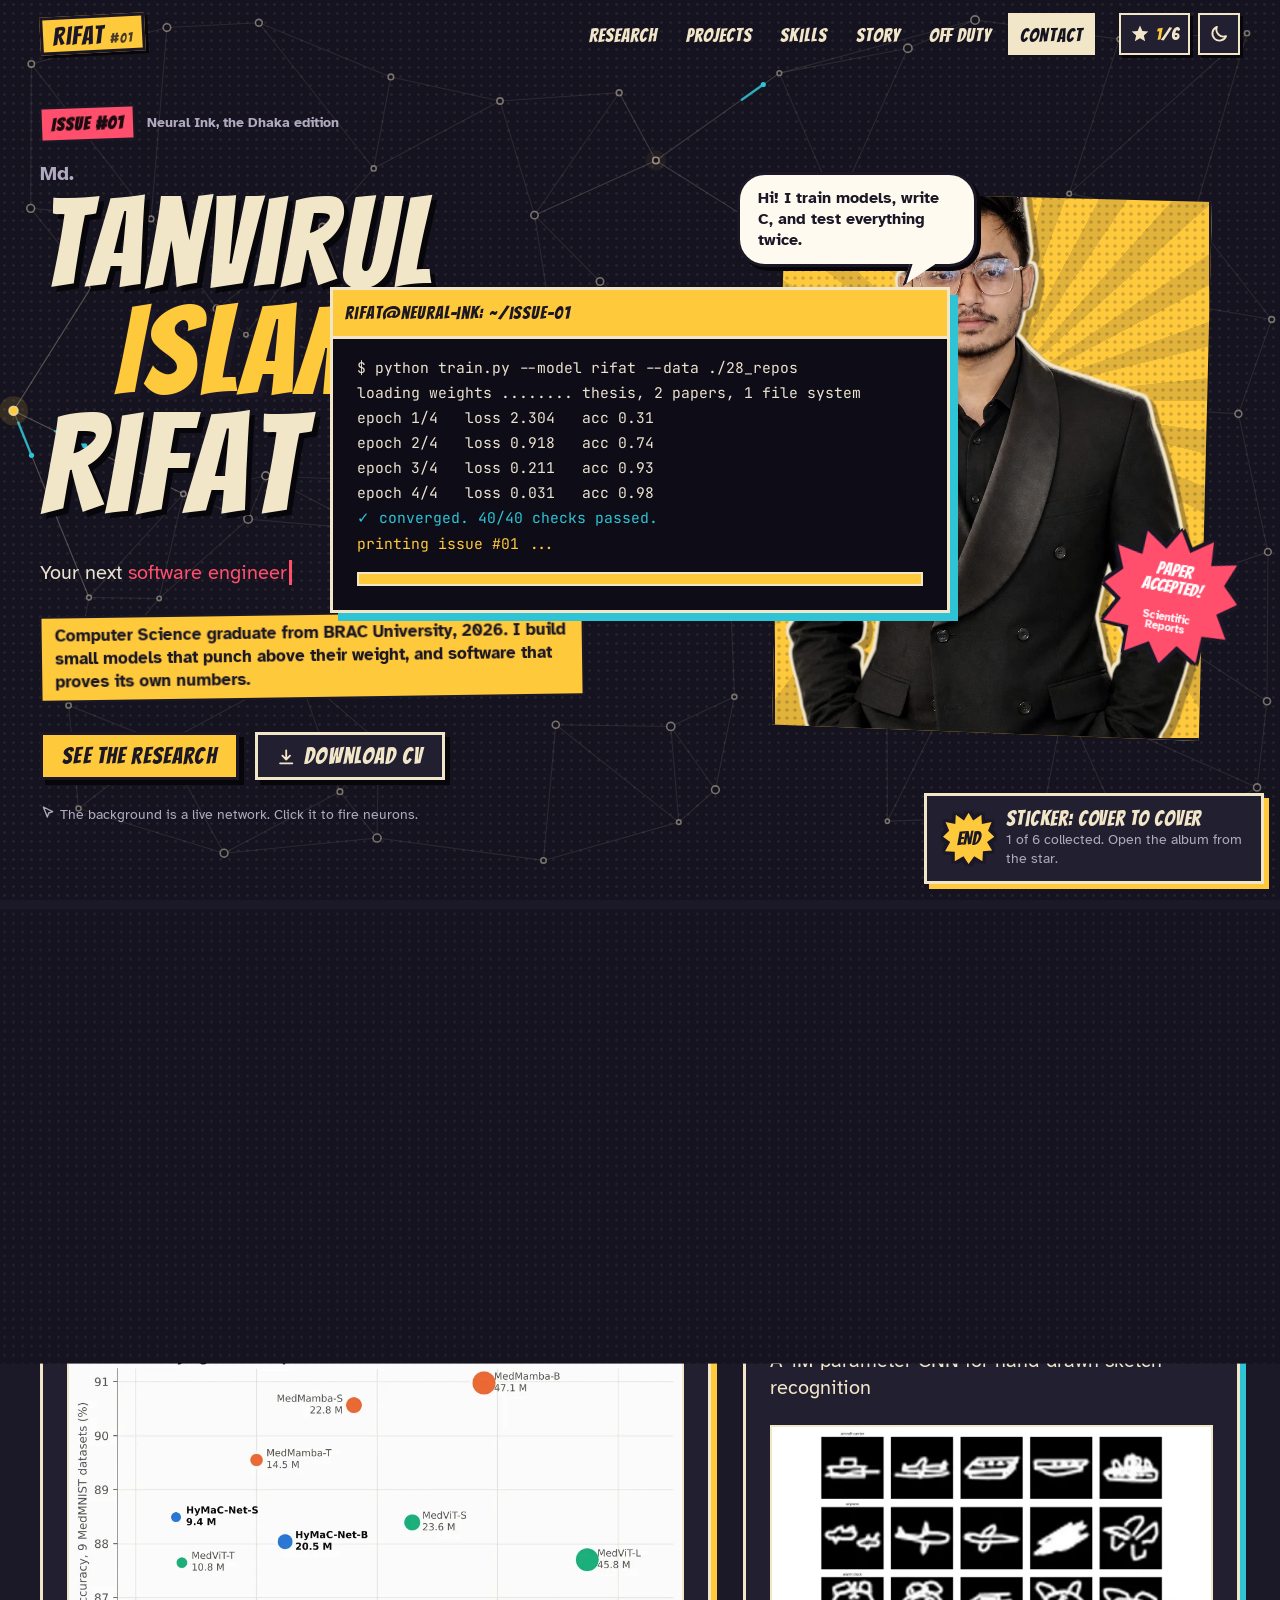
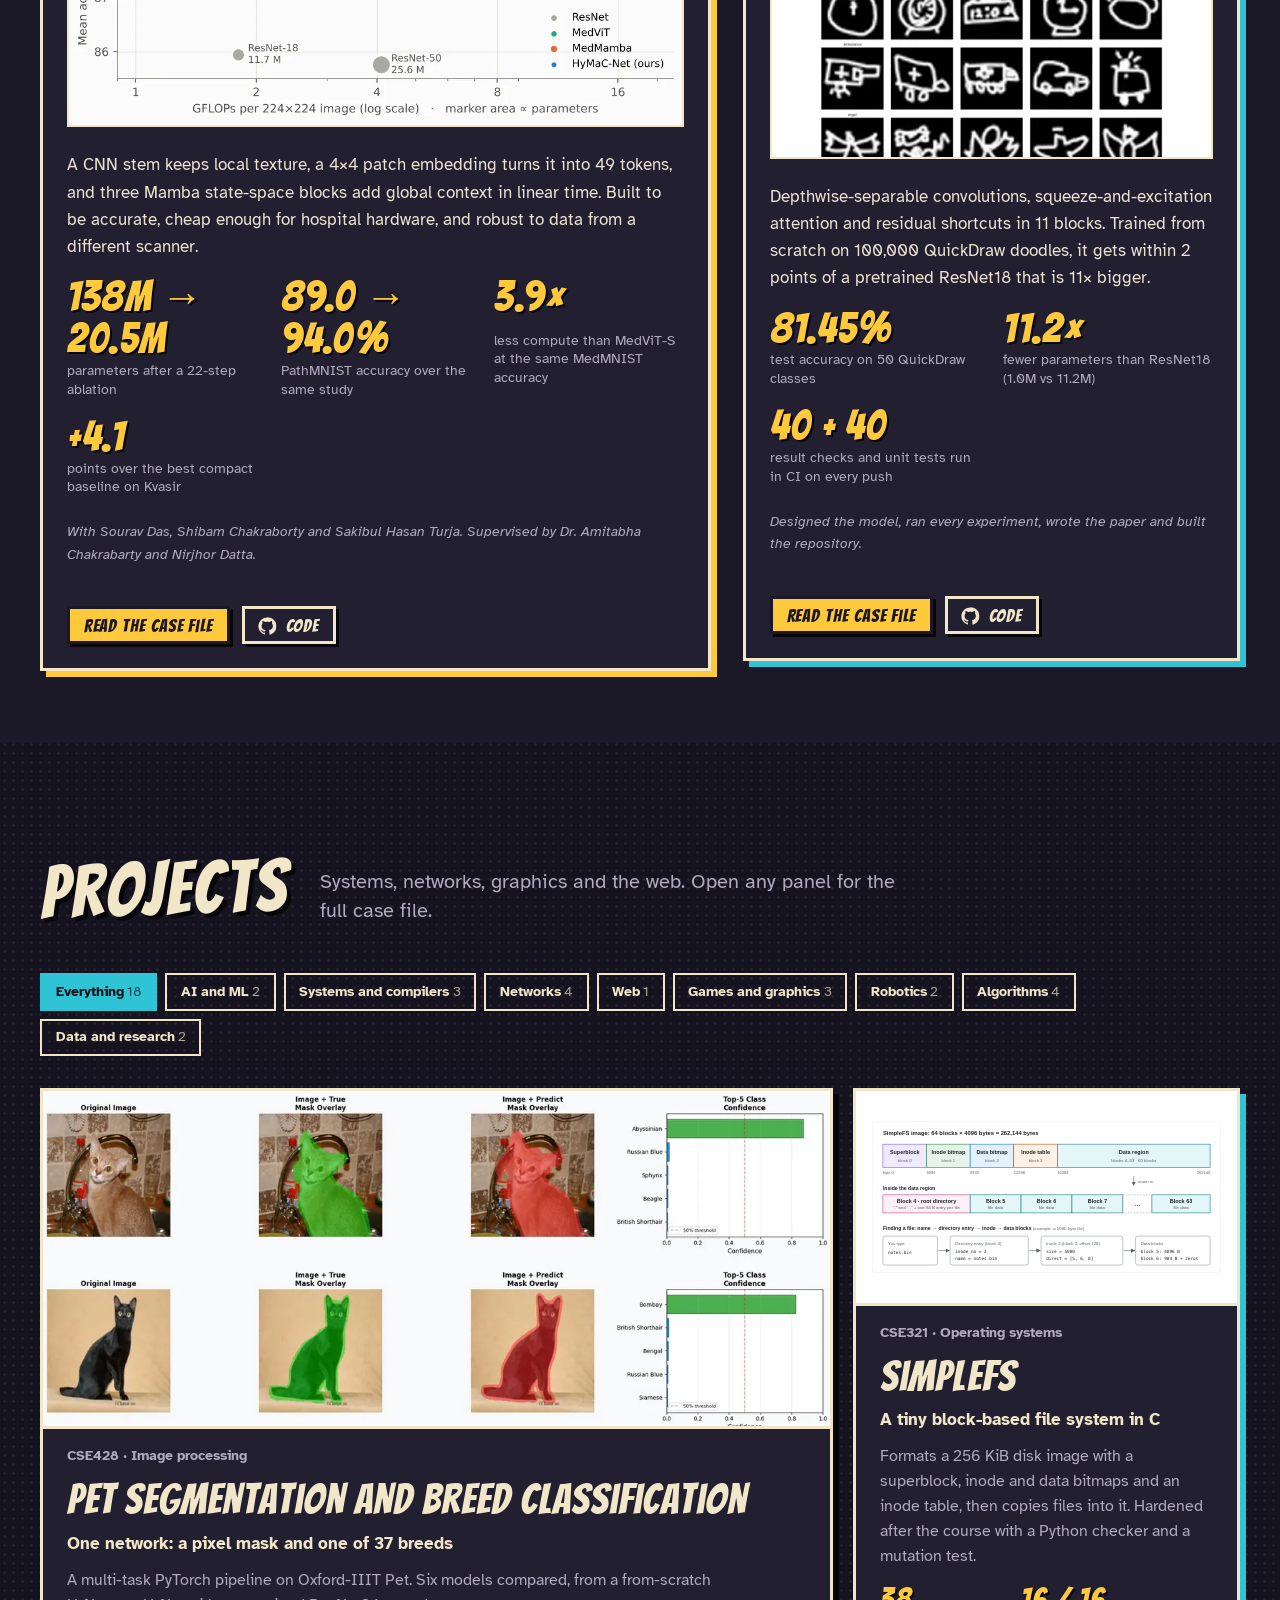
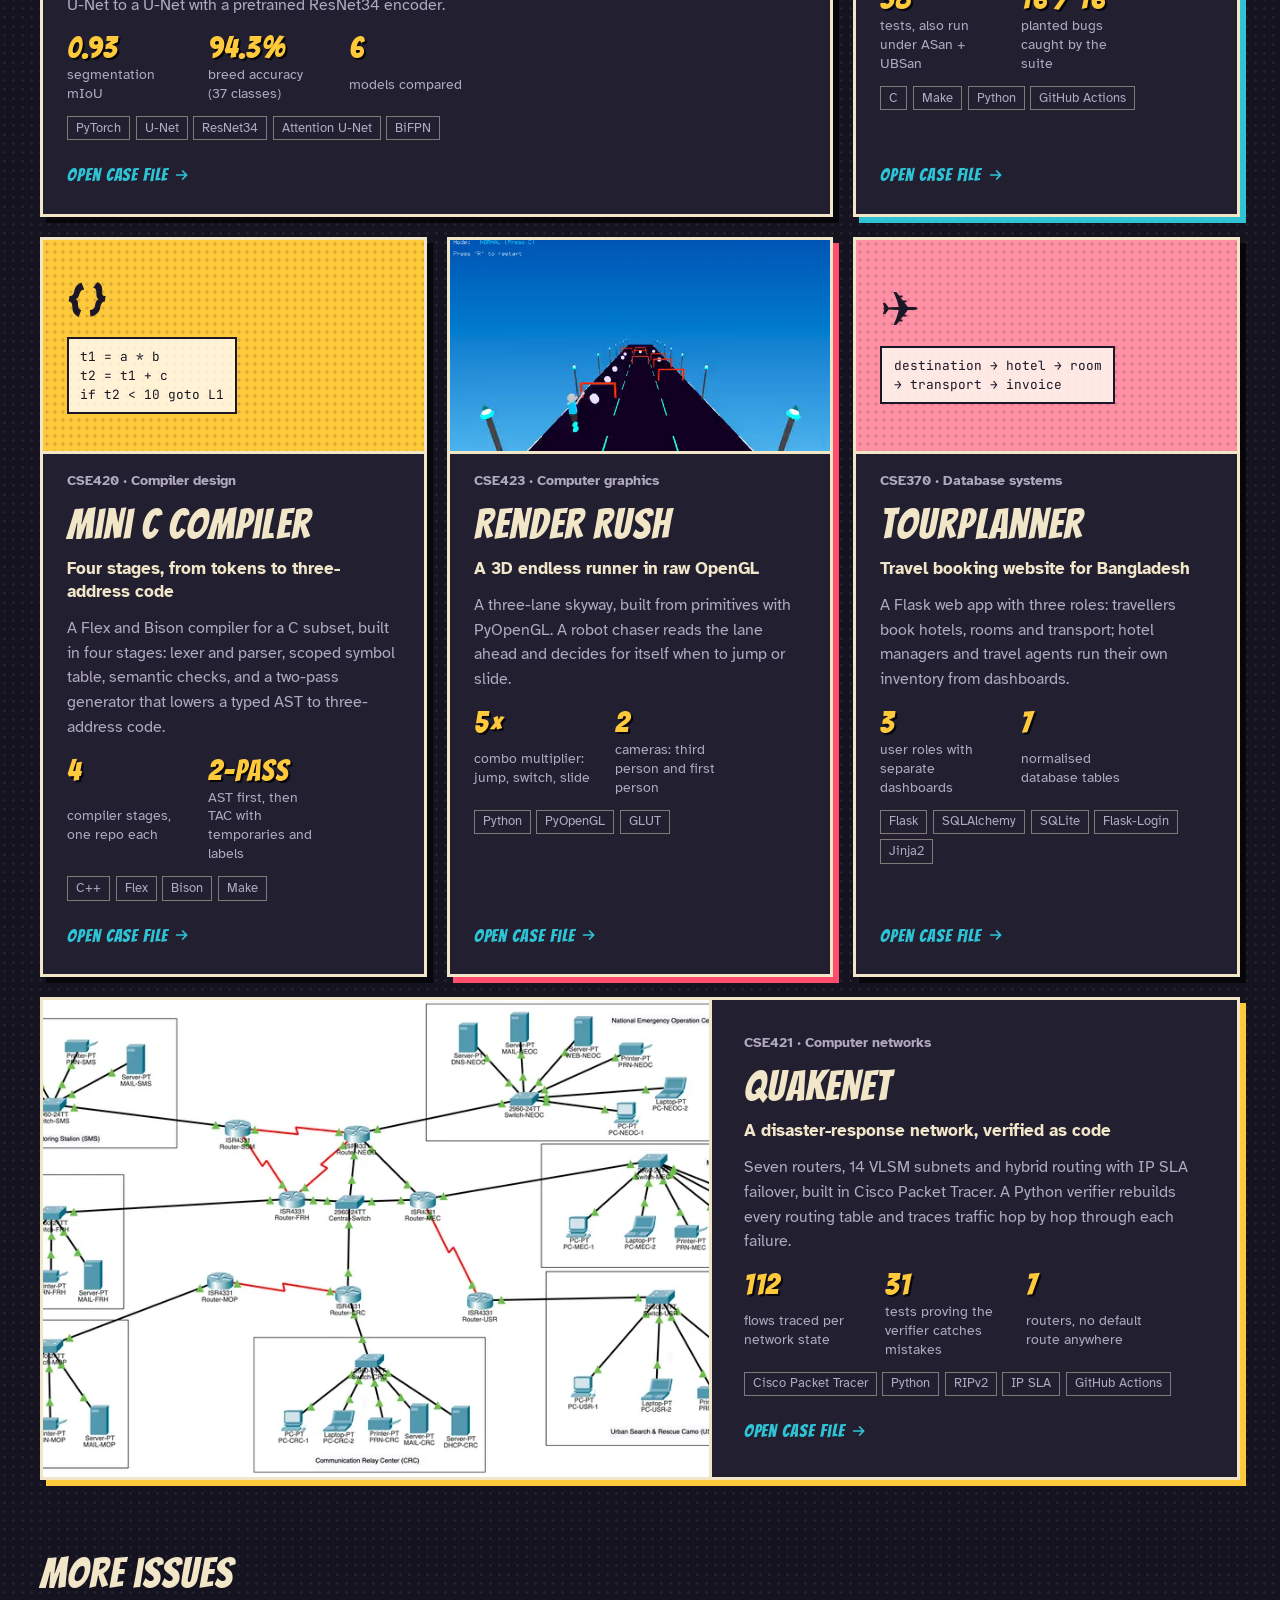
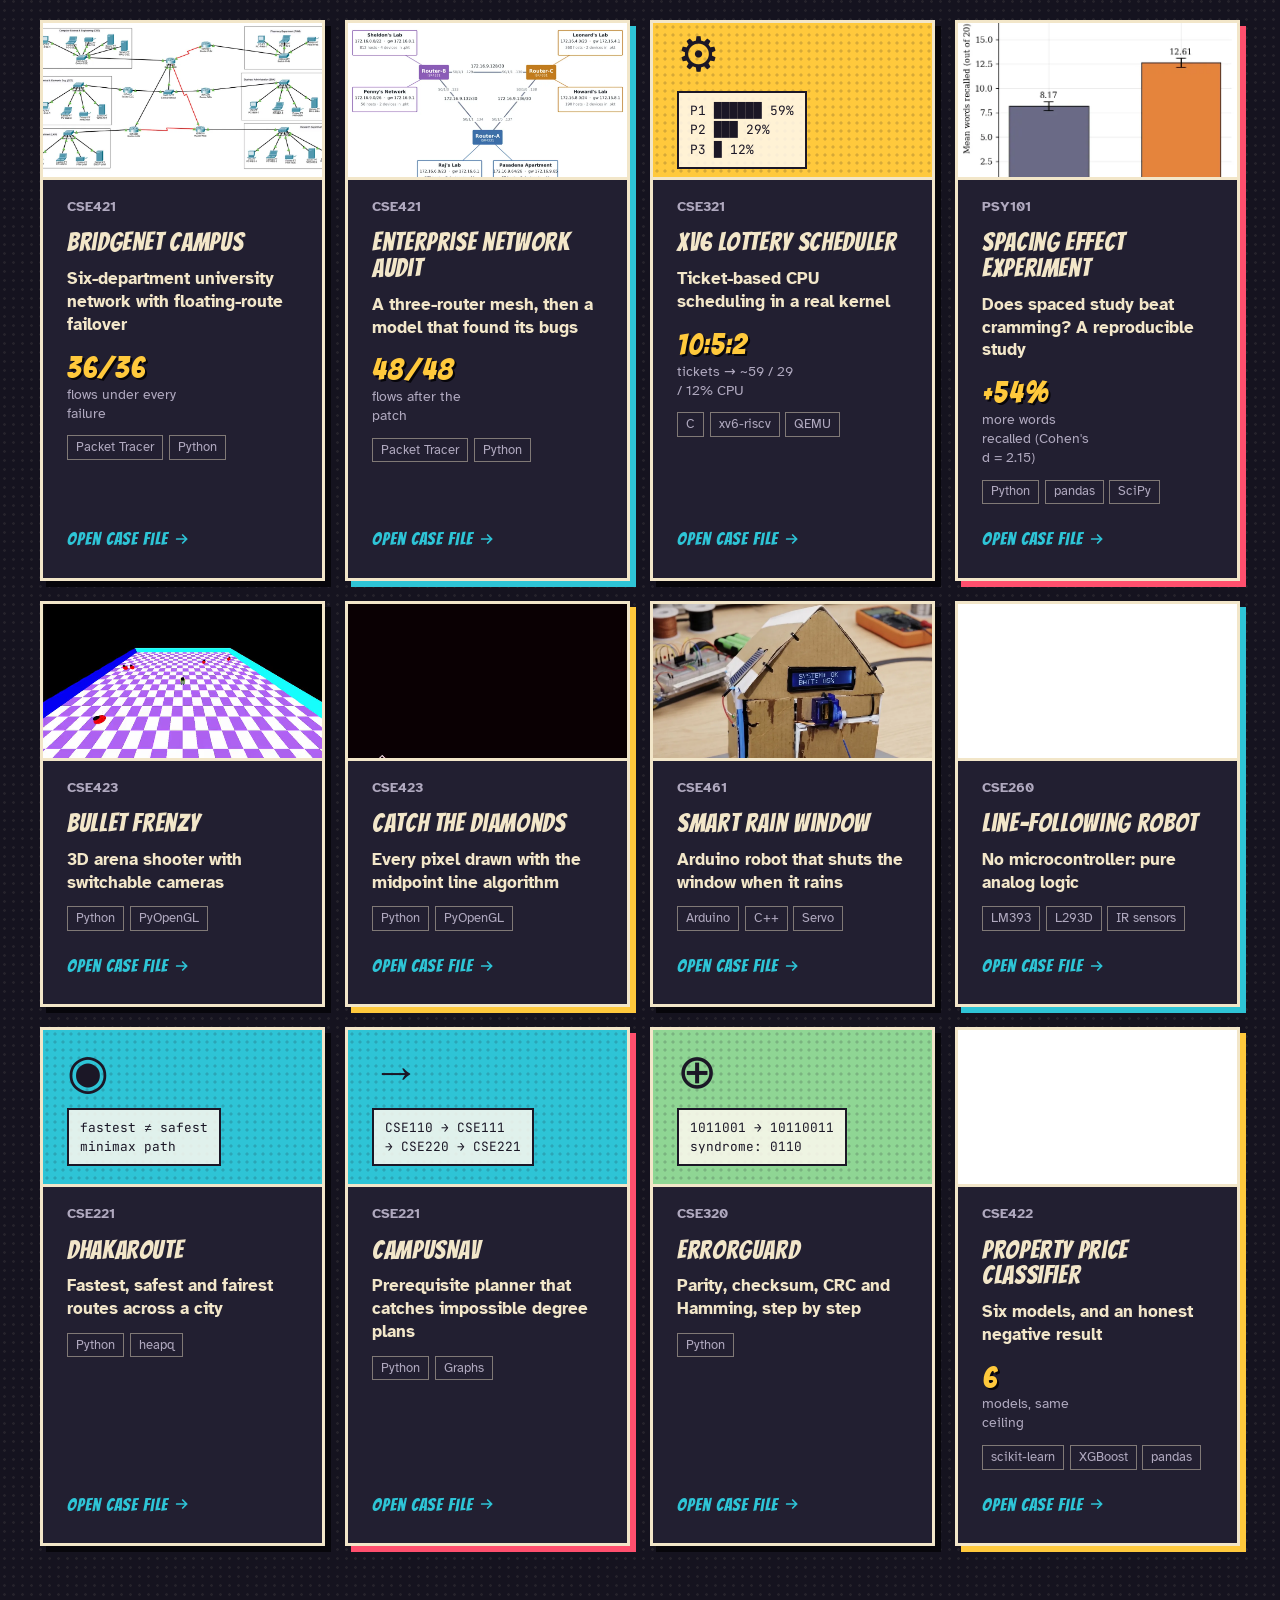
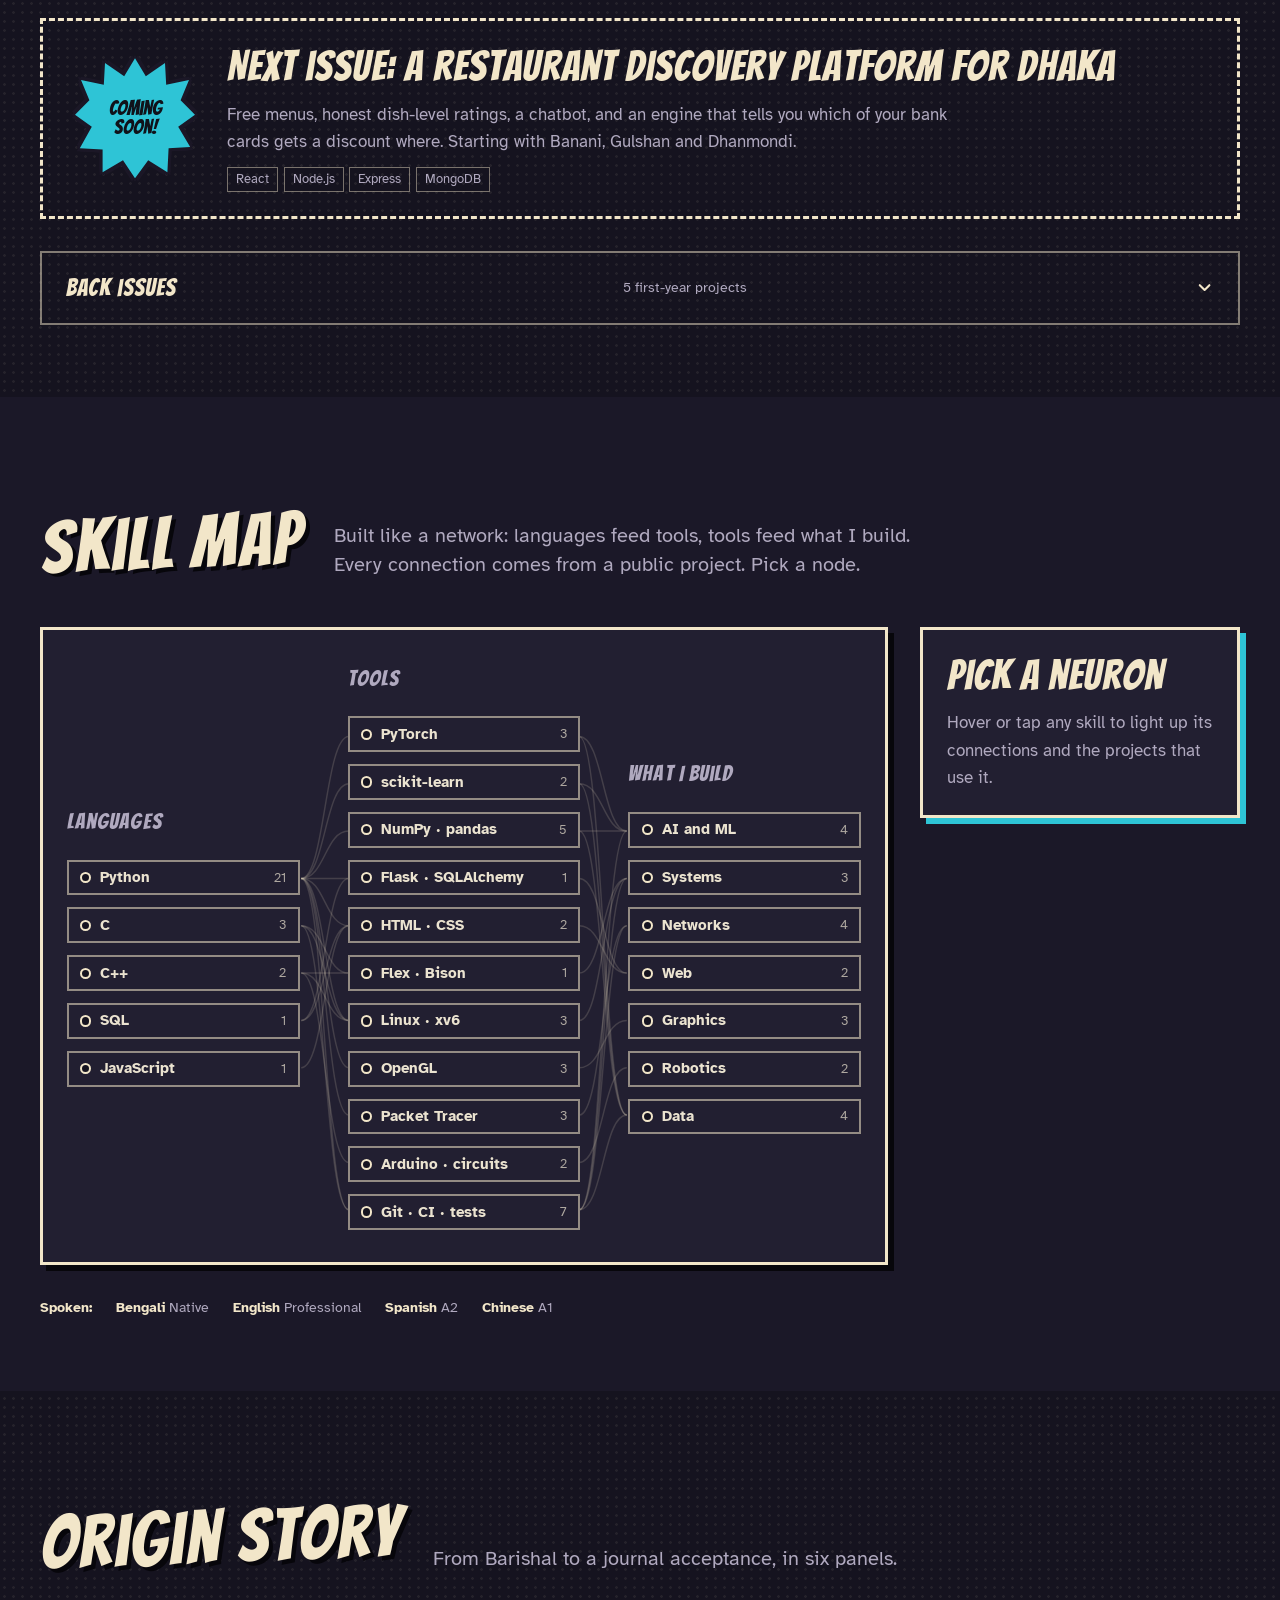
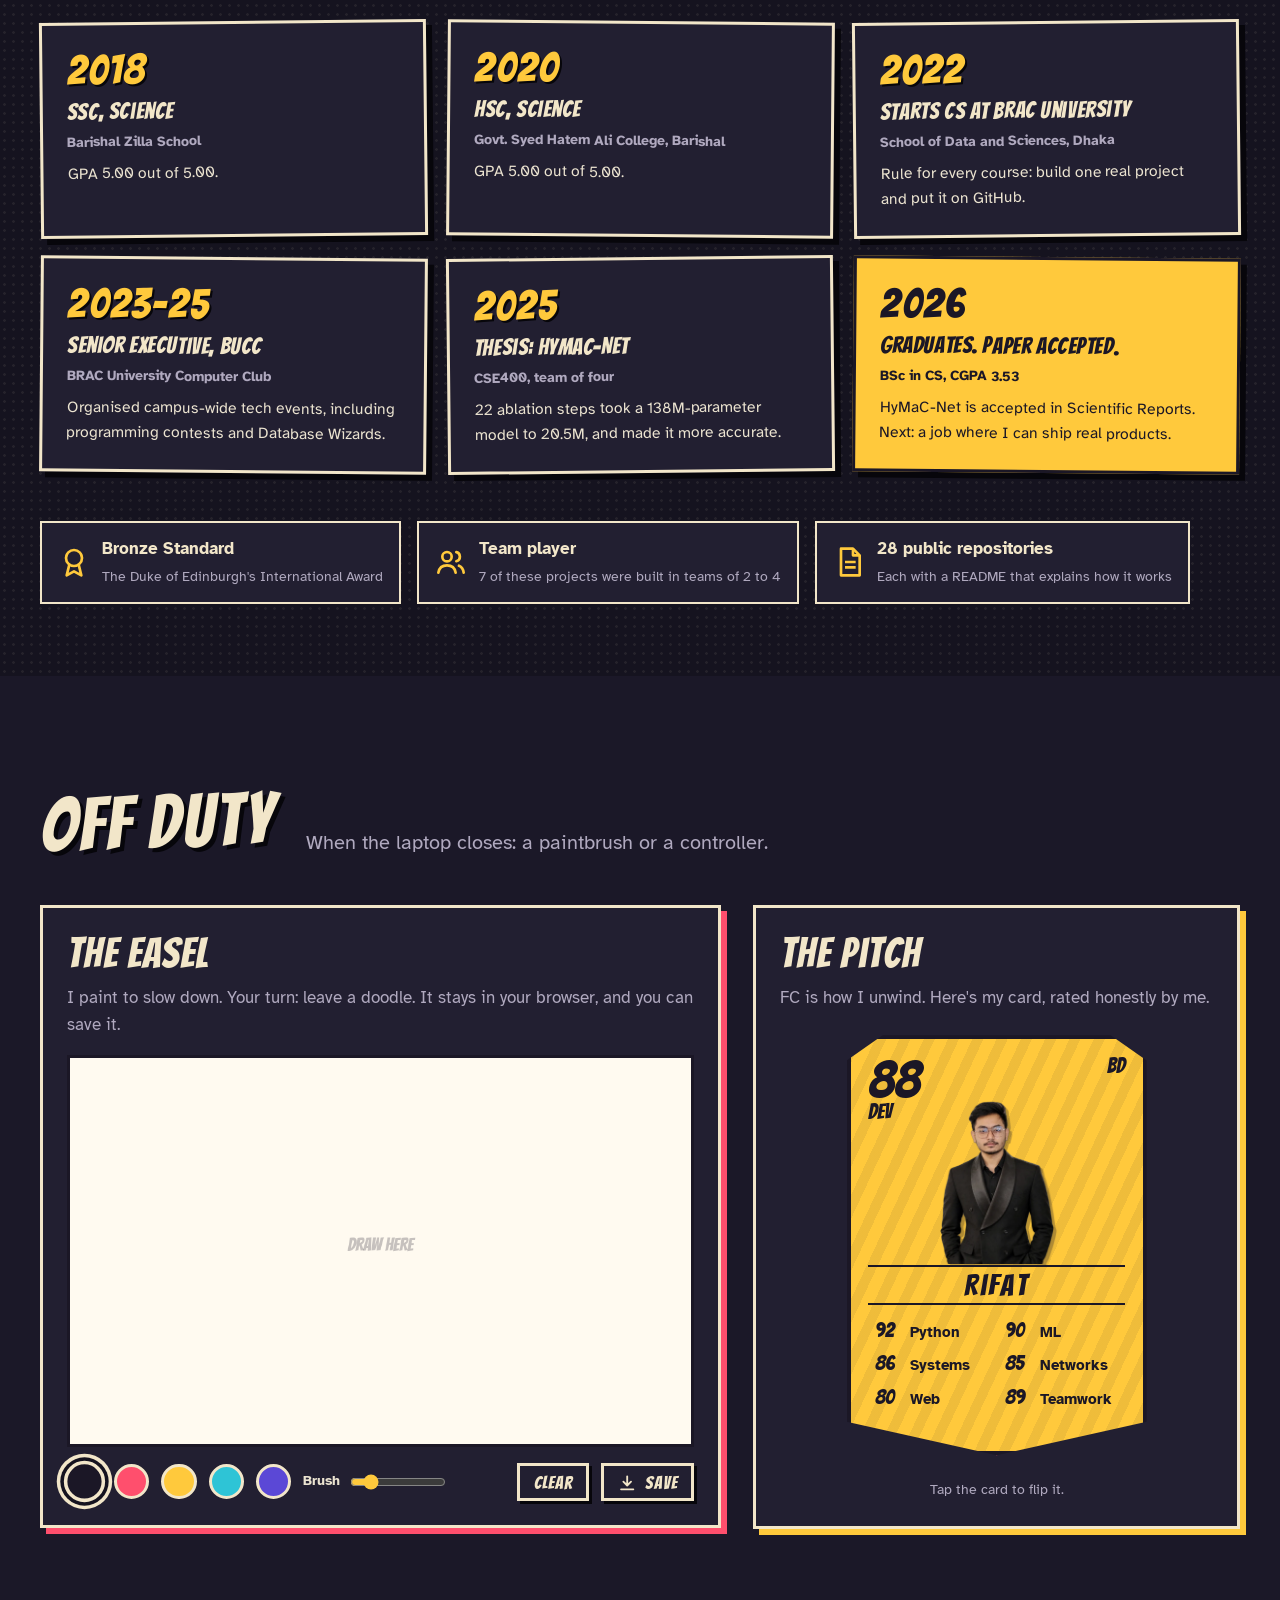
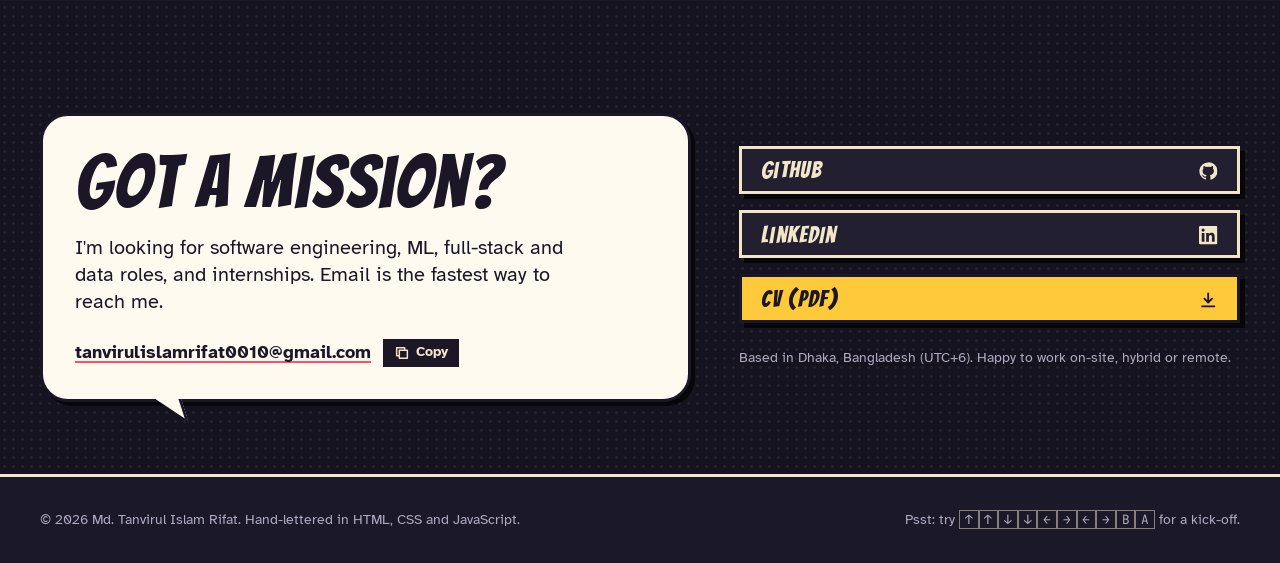
==== commit 2ac70952: "Add Google site verification meta tag" ====
--- a/index.html
+++ b/index.html
@@ -4,6 +4,7 @@
   <meta charset="utf-8">
   <meta name="viewport" content="width=device-width, initial-scale=1">
   <title>Md. Tanvirul Islam Rifat — Software engineer, AI/ML and systems</title>
+  <meta name="google-site-verification" content="UQbGnA8lFYOhKS7jtZ0KMjSJ_xgWO7mu8_vbGaPELVY" />
   <meta name="description" content="Portfolio of Md. Tanvirul Islam Rifat, BSc Computer Science (BRAC University, 2026). Co-author of HyMaC-Net, accepted in Scientific Reports. Deep learning, systems software in C, networks and full-stack web.">
   <meta name="author" content="Md. Tanvirul Islam Rifat">
   <meta name="theme-color" content="#15131f">
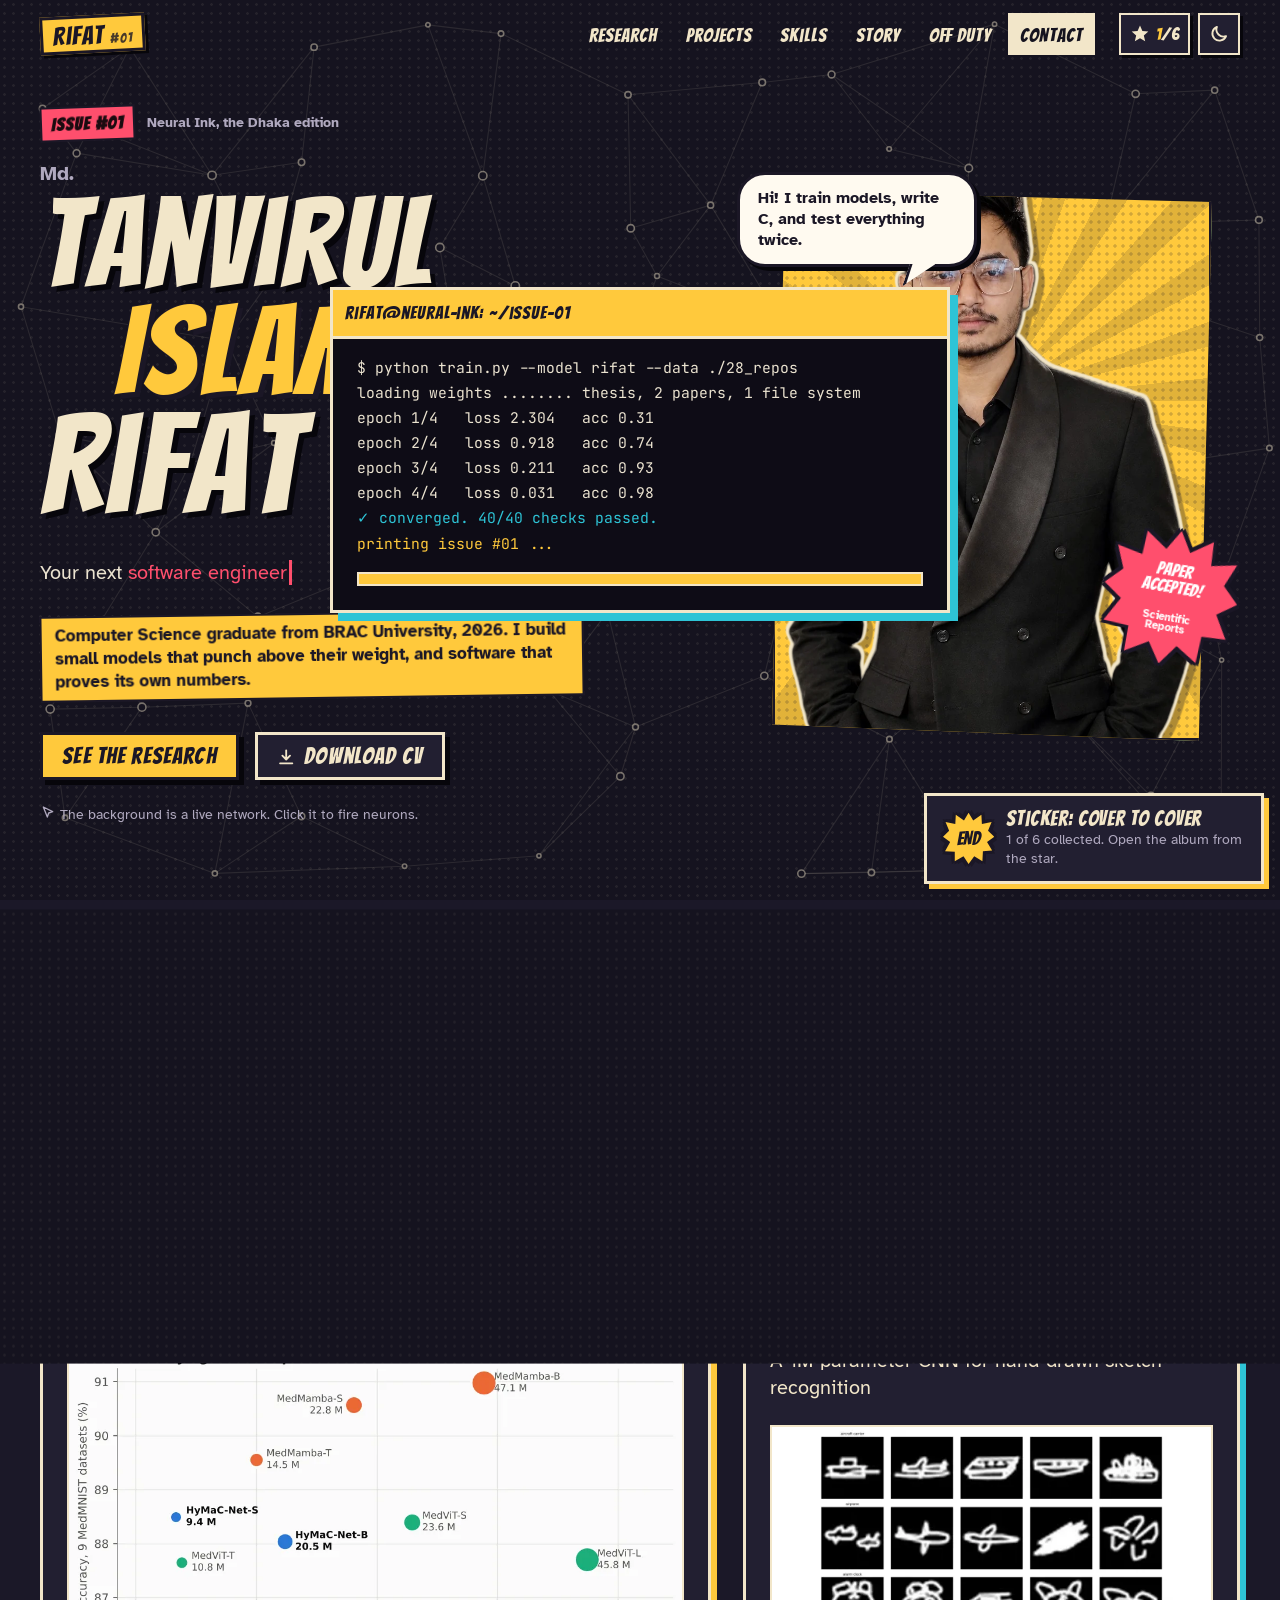
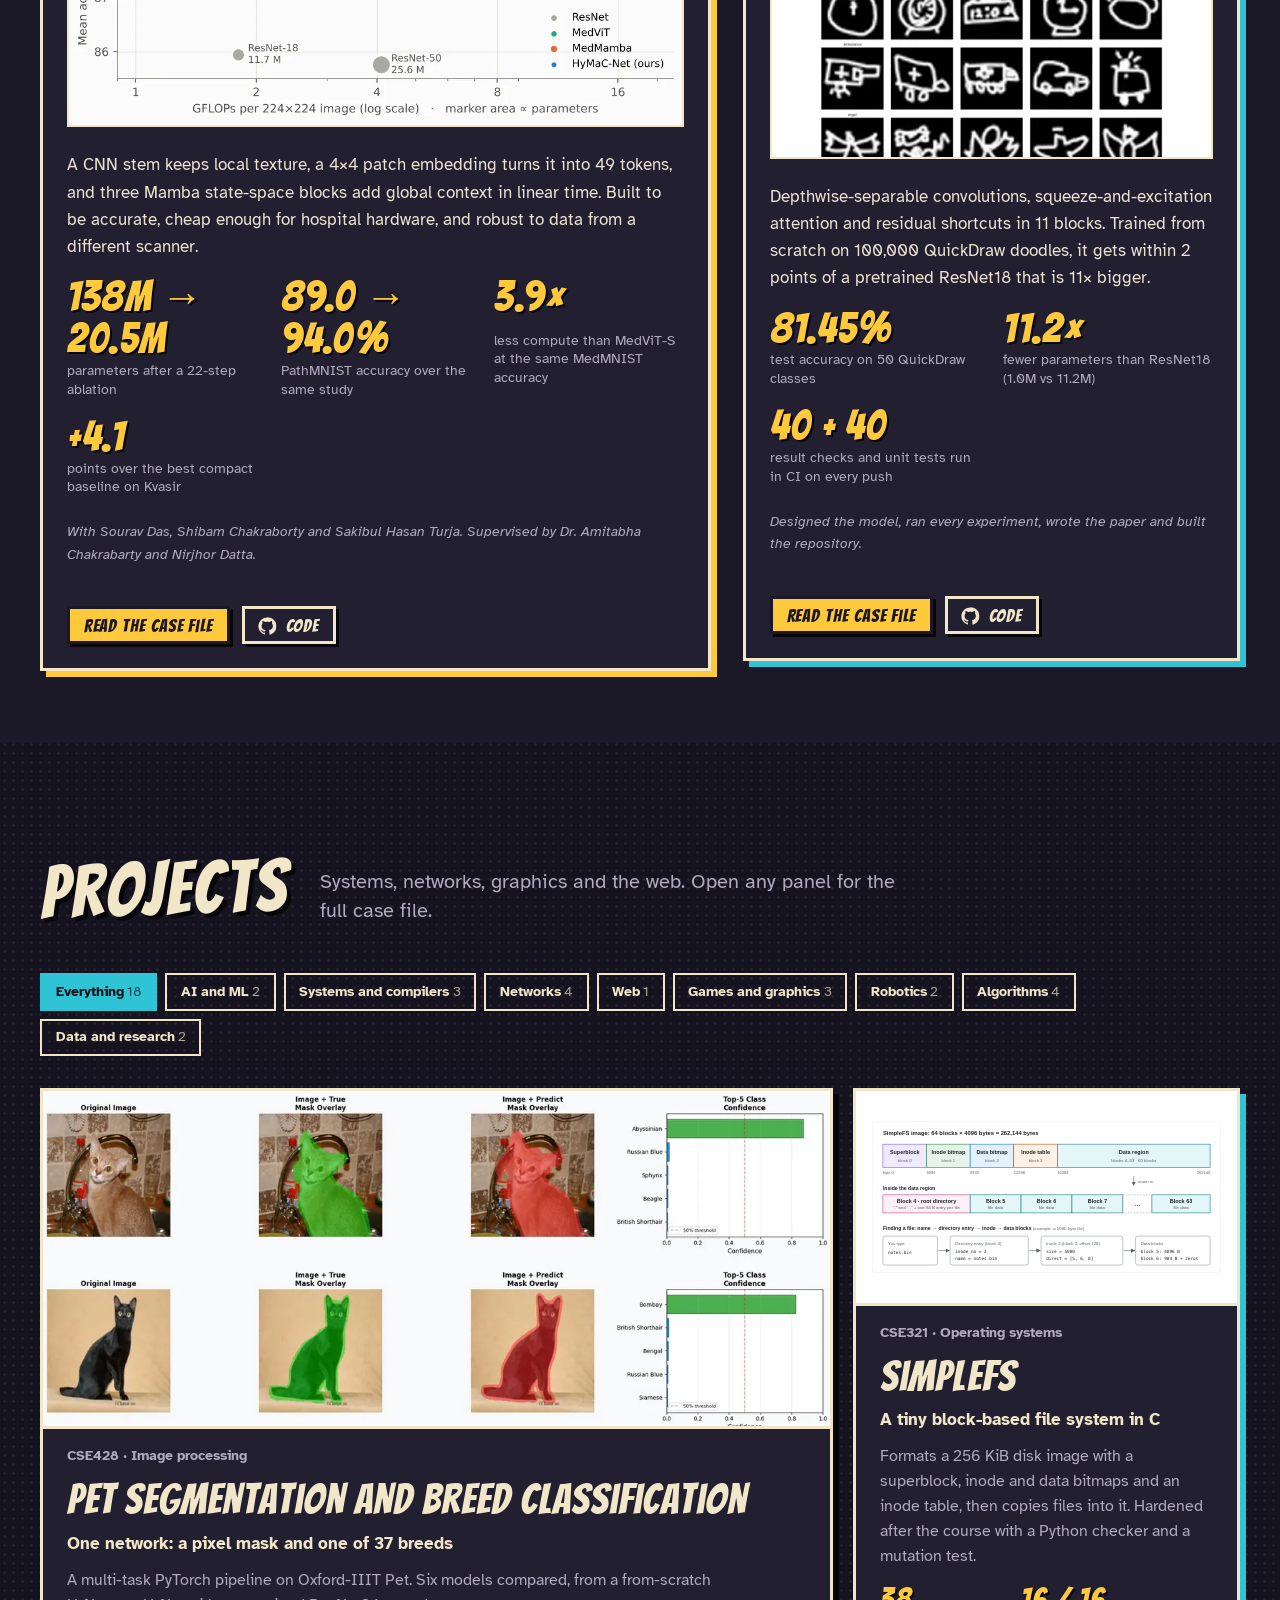
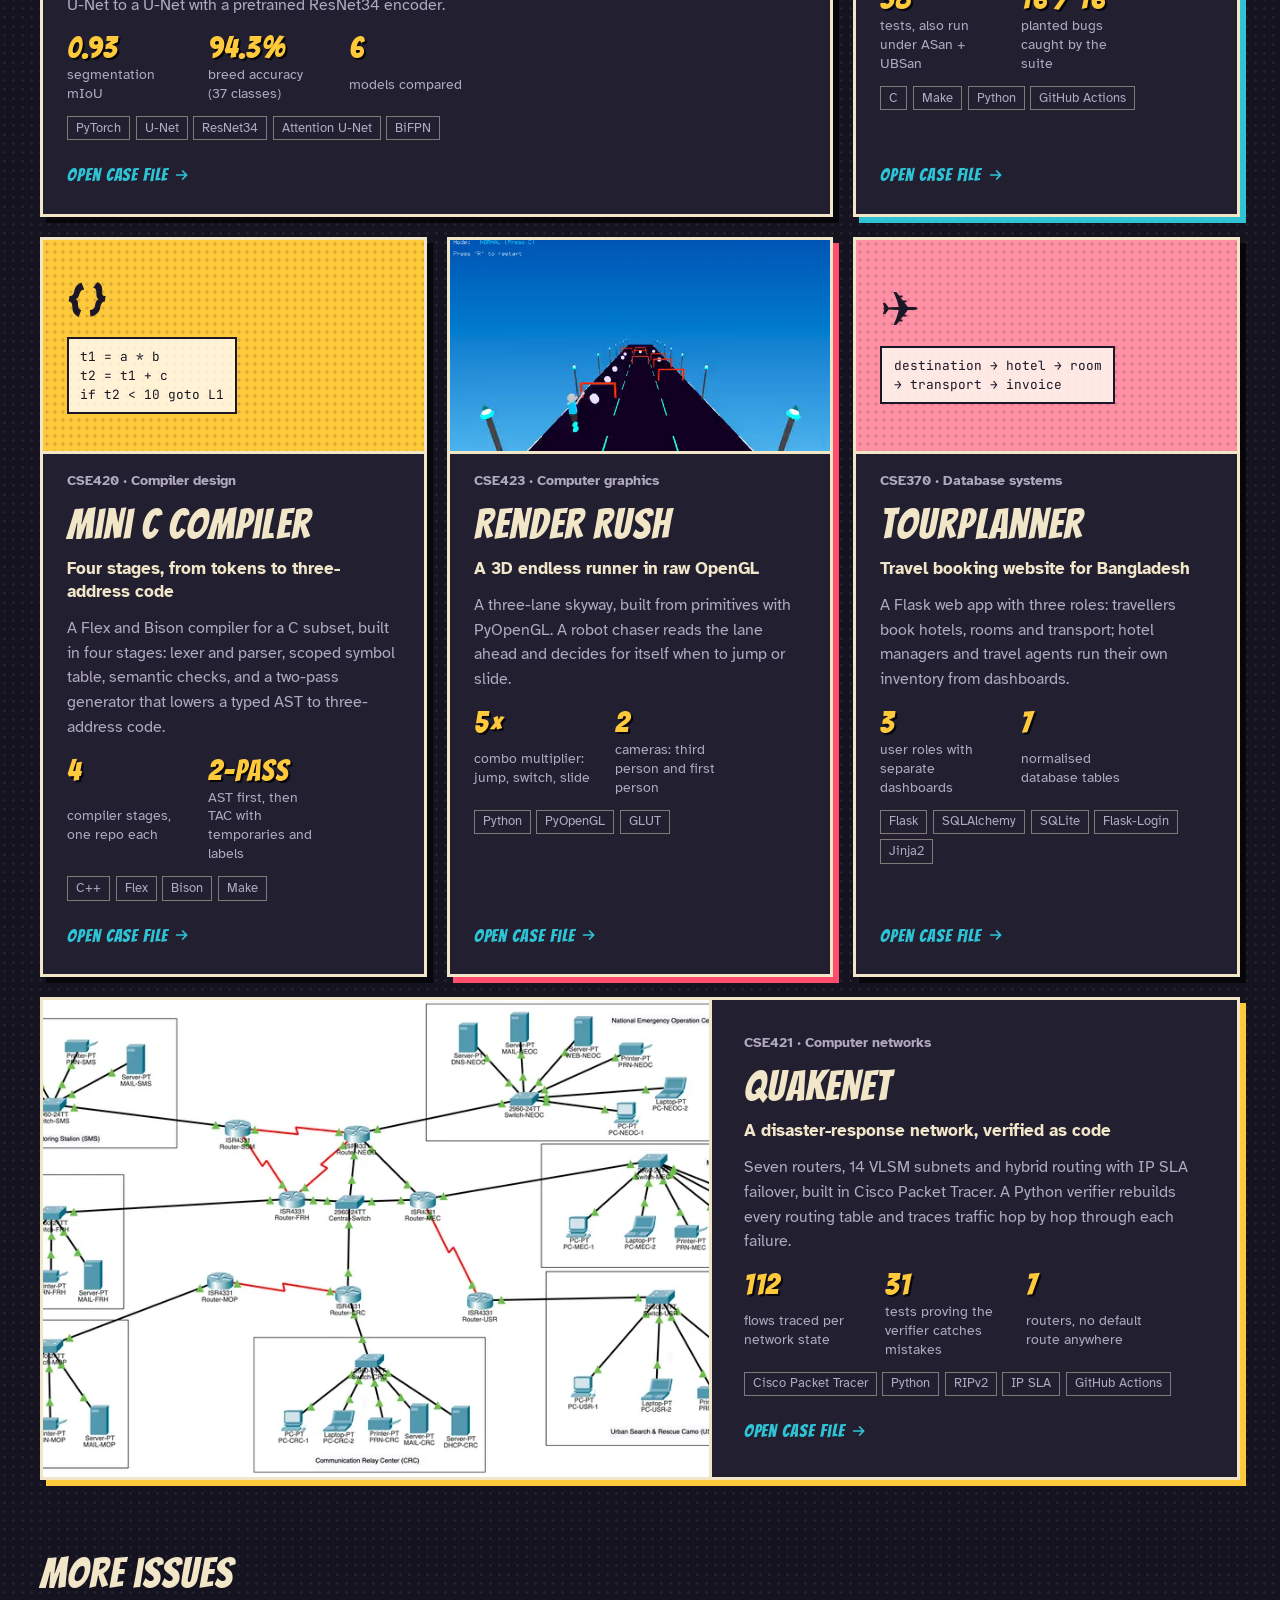
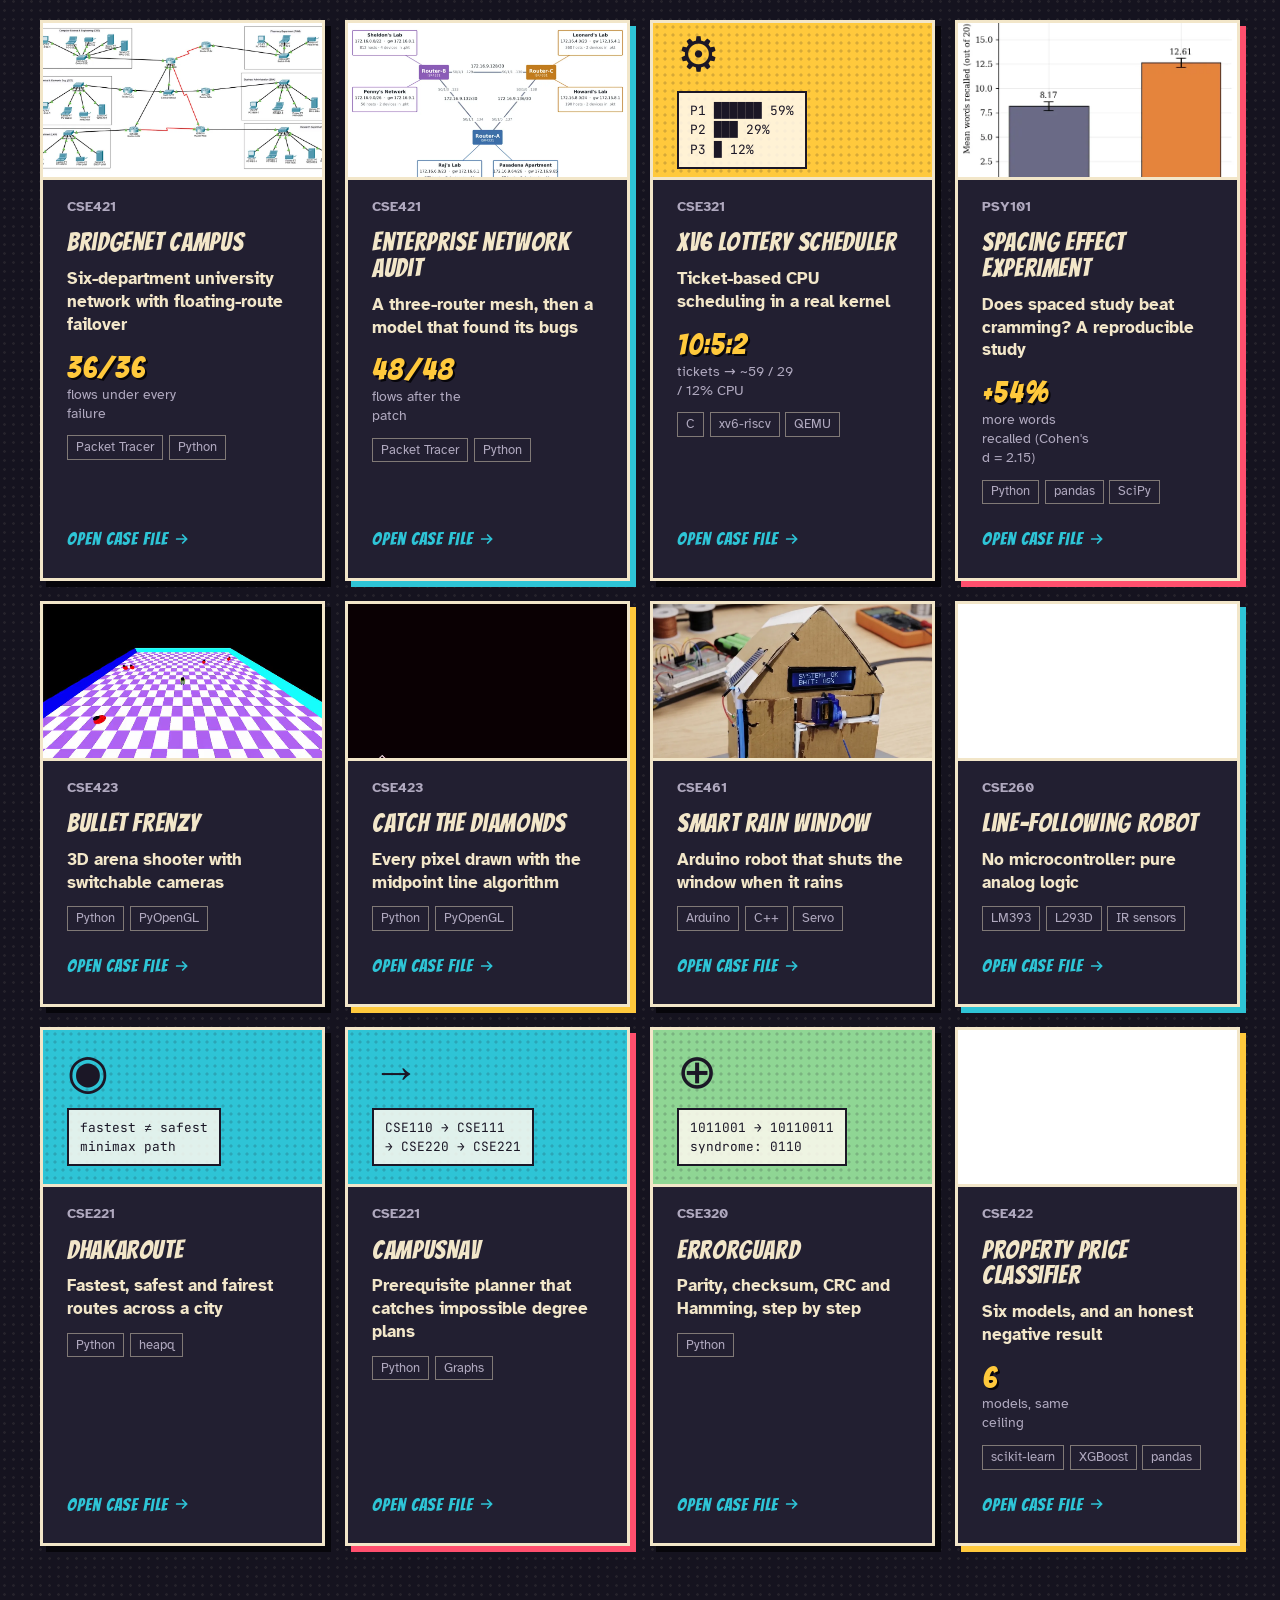
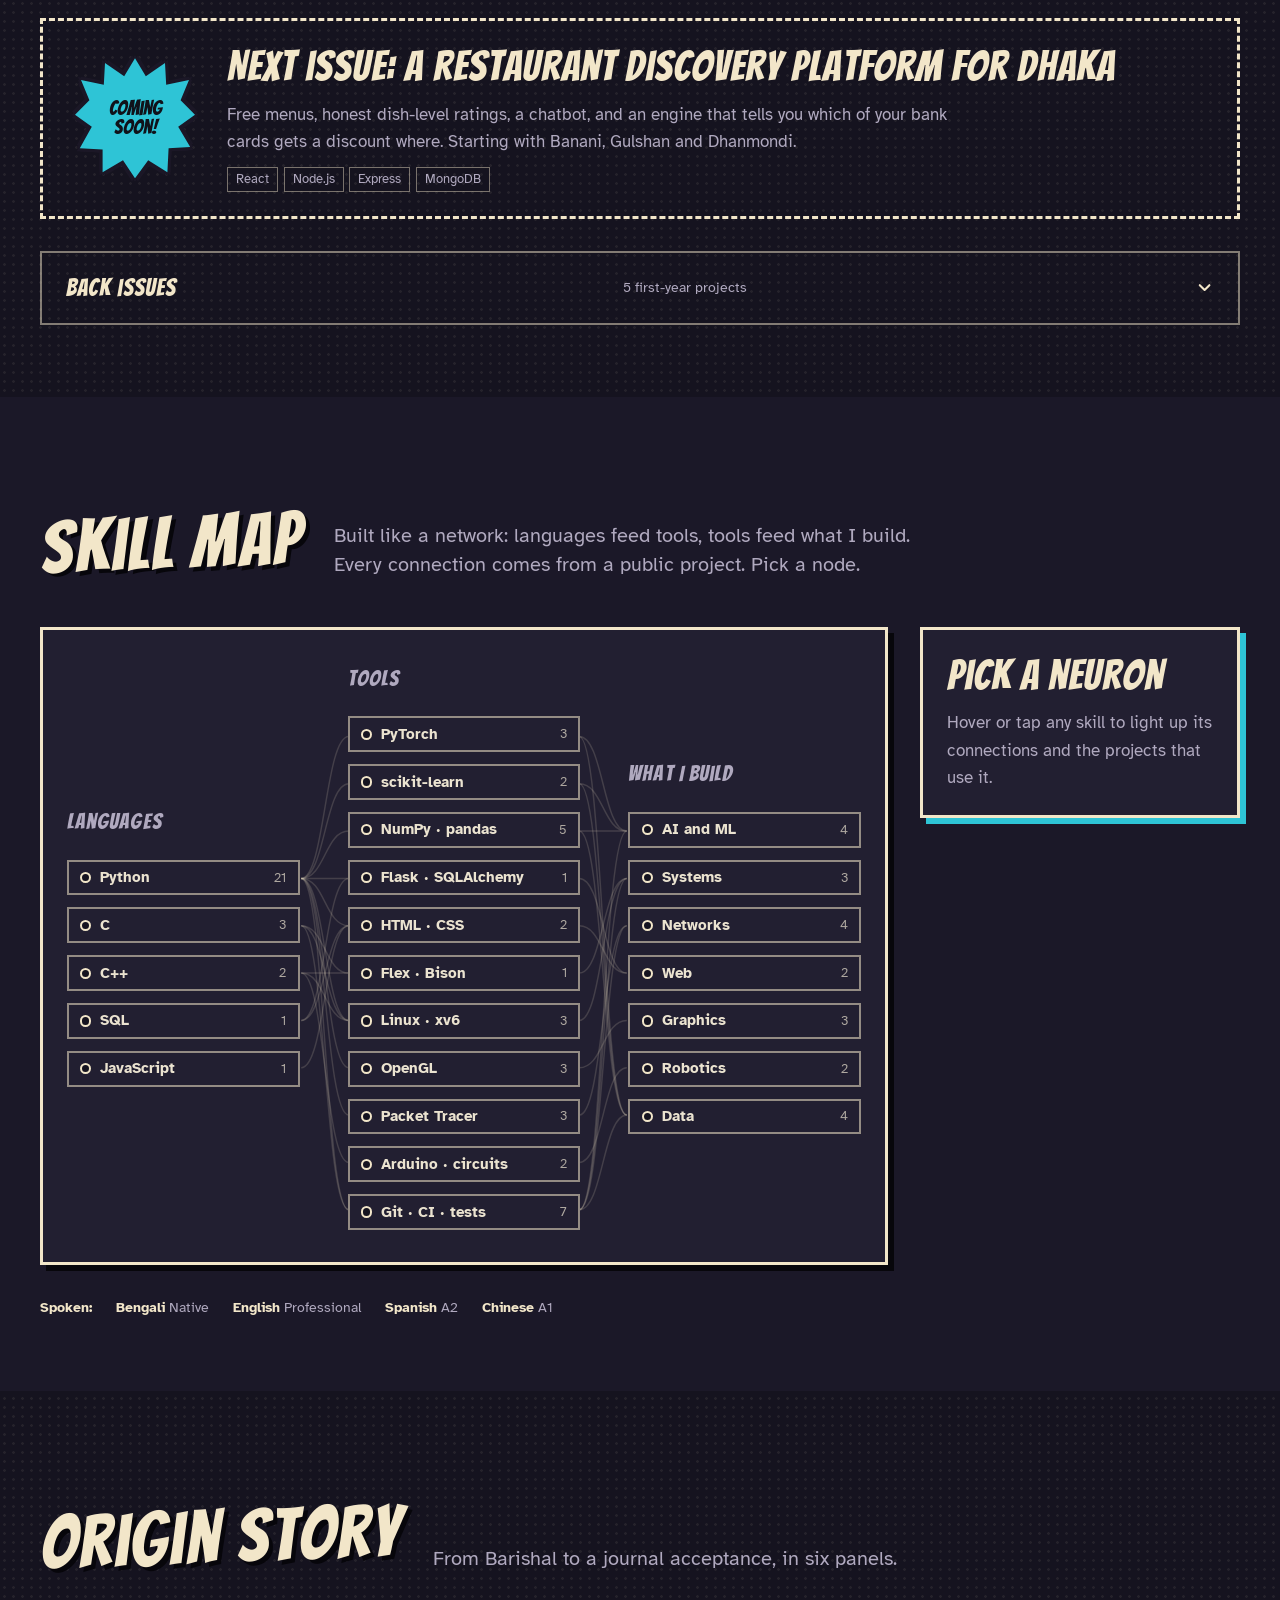
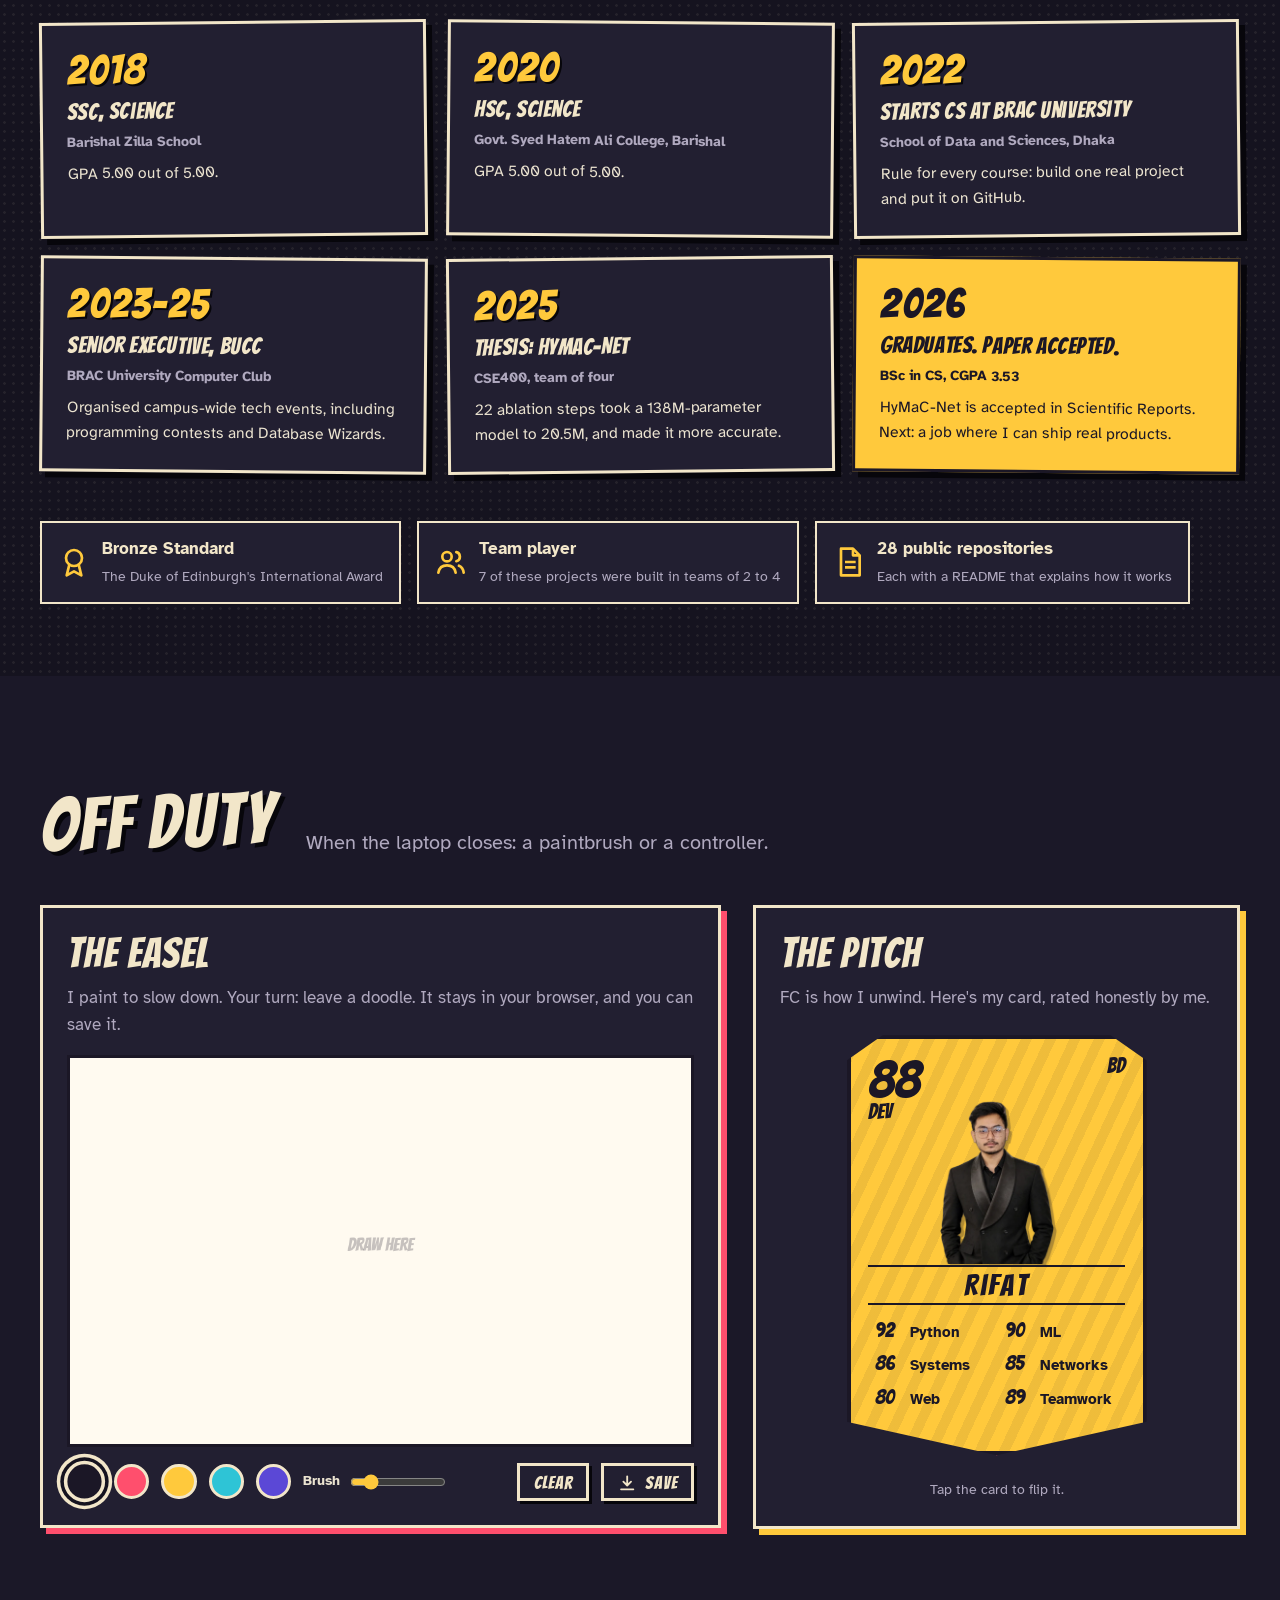
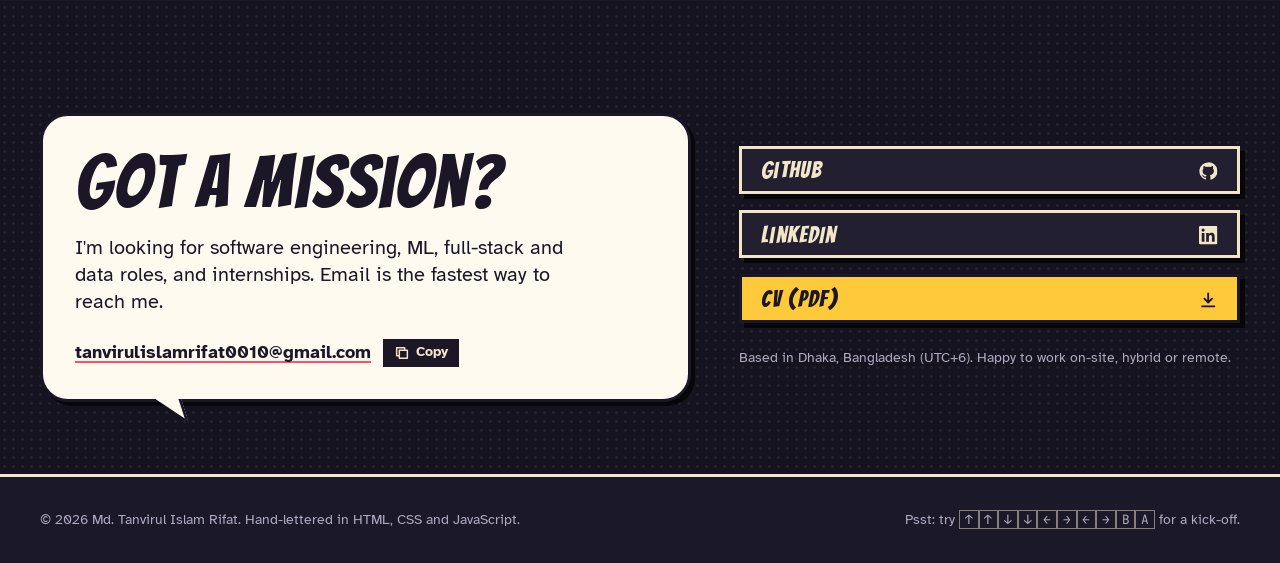
==== commit b33d0e72: "Move favicons into favicons/ folder and add PNG/ICO icons" ====
--- a/index.html
+++ b/index.html
@@ -20,9 +20,12 @@
   <meta property="og:image:alt" content="Comic-book cover with Tanvirul Islam Rifat's portrait and the title Neural Ink.">
   <meta name="twitter:card" content="summary_large_image">
 
-  <link rel="icon" href="favicon.svg" type="image/svg+xml">
-  <link rel="apple-touch-icon" href="apple-touch-icon.png">
-  <link rel="manifest" href="site.webmanifest">
+  <link rel="icon" href="/favicons/favicon.ico" sizes="48x48">
+  <link rel="icon" href="/favicons/favicon-96x96.png" type="image/png" sizes="96x96">
+  <link rel="icon" href="/favicons/favicon-48x48.png" type="image/png" sizes="48x48">
+  <link rel="icon" href="/favicons/favicon.svg" type="image/svg+xml">
+  <link rel="apple-touch-icon" href="/favicons/apple-touch-icon.png">
+  <link rel="manifest" href="/site.webmanifest">
 
   <link rel="preload" href="assets/fonts/bangers.woff" as="font" type="font/woff" crossorigin>
   <link rel="preload" href="assets/fonts/atkinson-400.woff" as="font" type="font/woff" crossorigin>
